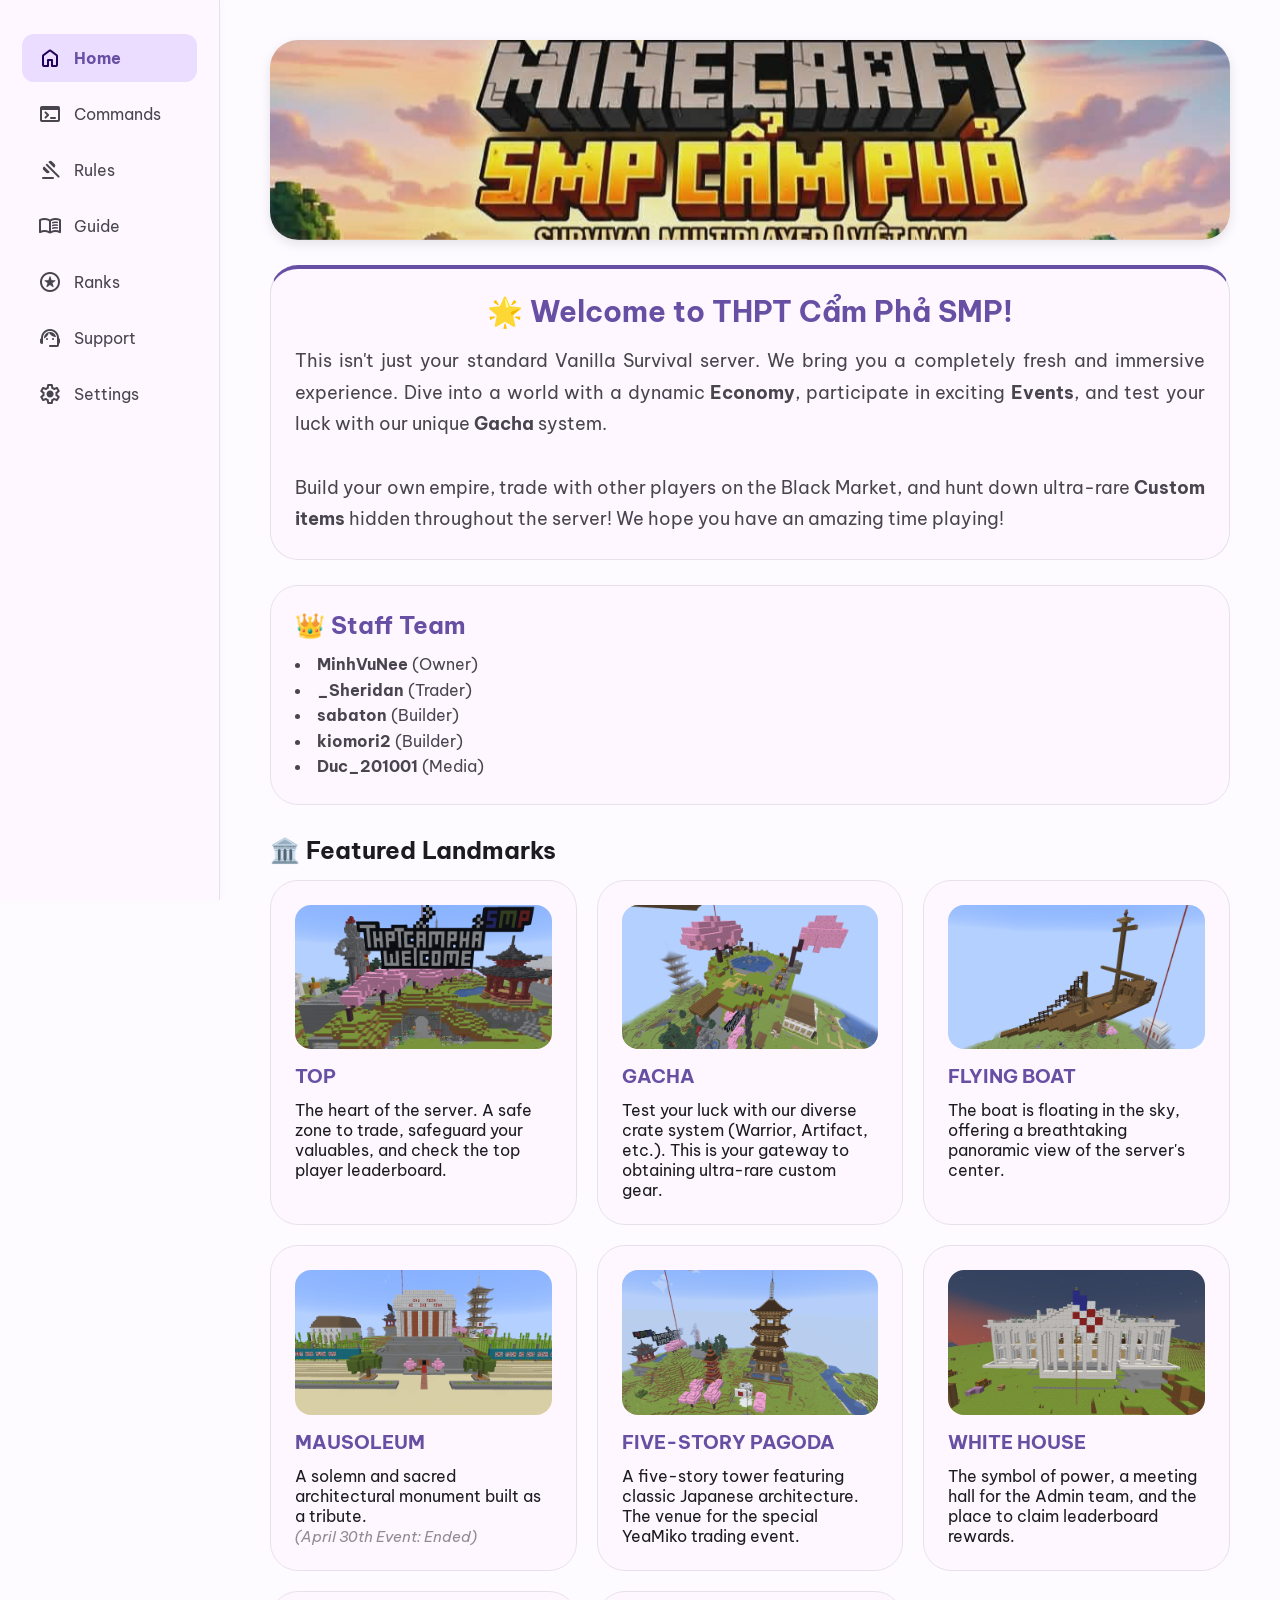
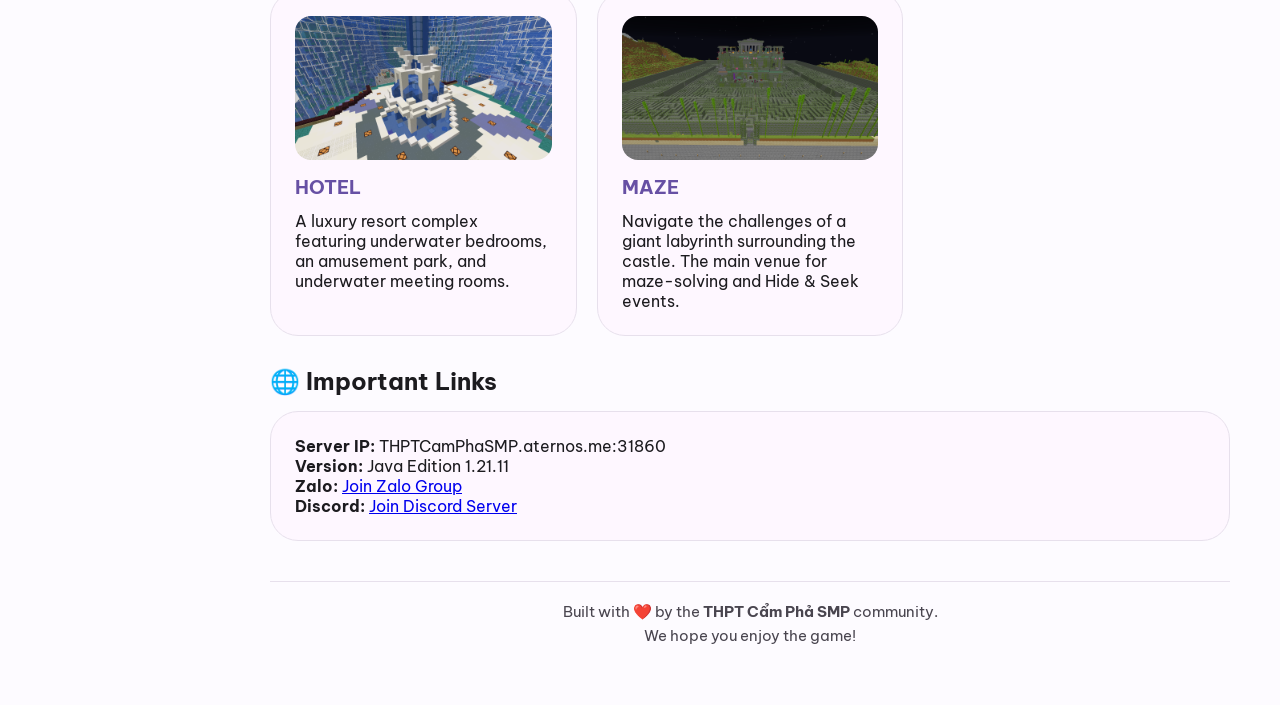
==== en.html @ 480c207b "Add files via upload" ====
<!DOCTYPE html>
<html lang="en" translate="no">
<head>
    <meta charset="UTF-8">
    <meta name="viewport" content="width=device-width, initial-scale=1.0, maximum-scale=1.0, user-scalable=no">
    <meta name="google" content="notranslate">
    <title>THPT Cẩm Phả SMP</title>
    <link rel="stylesheet" href="style.css">
    <link href="https://fonts.googleapis.com/css2?family=Material+Symbols+Rounded:opsz,wght,FILL,GRAD@24,400,1,0" rel="stylesheet" />
    <link href="https://fonts.googleapis.com/css2?family=Be+Vietnam+Pro:wght@300;400;500;600;700&display=swap" rel="stylesheet">
</head>
<body>
    <nav class="nav-bar">
        <div class="nav-item active" data-tab="home"><span class="material-symbols-rounded">home</span><span>Home</span></div>
        <div class="nav-item" data-tab="commands"><span class="material-symbols-rounded">terminal</span><span>Commands</span></div>
        <div class="nav-item" data-tab="rules"><span class="material-symbols-rounded">gavel</span><span>Rules</span></div>
        <div class="nav-item" data-tab="guide"><span class="material-symbols-rounded">menu_book</span><span>Guide</span></div>
        <div class="nav-item" data-tab="ranks"><span class="material-symbols-rounded">stars</span><span>Ranks</span></div>
        <div class="nav-item" data-tab="support"><span class="material-symbols-rounded">support_agent</span><span>Support</span></div>
        <div class="nav-item" data-tab="settings"><span class="material-symbols-rounded">settings</span><span>Settings</span></div>
    </nav>

    <main class="content-area">
        <section id="home" class="tab-content active">
            <div class="header-placeholder"><img src="Images/banner.png" alt="Banner" loading="lazy"></div>

            <div id="announcementBar" class="announcement-bar">
                <div class="announcement-icon"><span class="material-symbols-rounded">notifications</span></div>
                <div class="announcement-text-container" id="announcementTextContainer">
                    <span class="announcement-text" id="announcementText">Loading announcements...</span>
                </div>
                <div class="announcement-close" id="closeAnnouncement" title="Close announcement">
                    <span class="material-symbols-rounded">close</span>
                </div>
            </div>

            <div class="card" style="margin-bottom: 25px; text-align: center; border-top: 4px solid var(--primary-color);">
                <h2 style="margin-bottom: 15px; font-size: 1.8rem;">🌟 Welcome to THPT Cẩm Phả SMP!</h2>
                <p style="line-height: 1.8; font-size: 1.1rem; color: var(--text-secondary); text-align: justify;">
                    This isn't just your standard Vanilla Survival server. We bring you a completely fresh and immersive experience. Dive into a world with a dynamic <strong>Economy</strong>, participate in exciting <strong>Events</strong>, and test your luck with our unique <strong>Gacha</strong> system. <br><br>
                    Build your own empire, trade with other players on the Black Market, and hunt down ultra-rare <strong>Custom items</strong> hidden throughout the server! We hope you have an amazing time playing!
                </p>
            </div>
            <div class="card-grid">
                <div class="card">
                    <h2>👑 Staff Team</h2>
                    <ul>
                        <li><strong>MinhVuNee</strong> (Owner)</li>
                        <li><strong>_Sheridan</strong> (Trader)</li>
                        <li><strong>sabaton</strong> (Builder)</li>
                        <li><strong>kiomori2</strong> (Builder)</li>
                        <li><strong>Duc_201001</strong> (Media)</li>
                    </ul>
                </div>
            </div>
            <h2 class="section-title">🏛️ Featured Landmarks</h2>
            <div class="card-grid">
                <div class="card"><img src="Images/top.webp" class="zoomable" loading="lazy"><h3>TOP</h3><p>The heart of the server. A safe zone to trade, safeguard your valuables, and check the top player leaderboard.</p></div>
                <div class="card"><img src="Images/gacha.webp" class="zoomable" loading="lazy"><h3>GACHA</h3><p>Test your luck with our diverse crate system (Warrior, Artifact, etc.). This is your gateway to obtaining ultra-rare custom gear.</p></div>
                <div class="card"><img src="Images/thuyenbay.webp" class="zoomable" loading="lazy"><h3>FLYING BOAT</h3><p>The boat is floating in the sky, offering a breathtaking panoramic view of the server's center.</p></div>
                <div class="card"><img src="Images/langbac.webp" class="zoomable" loading="lazy"><h3>MAUSOLEUM</h3><p>A solemn and sacred architectural monument built as a tribute. <br><span class="dimmed-text">(April 30th Event: Ended)</span></p></div>
                <div class="card"><img src="Images/ngutrungthap.webp" class="zoomable" loading="lazy"><h3>FIVE-STORY PAGODA</h3><p>A five-story tower featuring classic Japanese architecture. The venue for the special YeaMiko trading event.</p></div>
                <div class="card"><img src="Images/nhatrang.webp" class="zoomable" loading="lazy"><h3>WHITE HOUSE</h3><p>The symbol of power, a meeting hall for the Admin team, and the place to claim leaderboard rewards.</p></div>
                <div class="card"><img src="Images/khachsan.webp" class="zoomable" loading="lazy"><h3>HOTEL</h3><p>A luxury resort complex featuring underwater bedrooms, an amusement park, and underwater meeting rooms.</p></div>
                <div class="card"><img src="Images/mecung.webp" class="zoomable" loading="lazy"><h3>MAZE</h3><p>Navigate the challenges of a giant labyrinth surrounding the castle. The main venue for maze-solving and Hide & Seek events.</p></div>
            </div>
            <h2 class="section-title">🌐 Important Links</h2>
            <div class="card-grid">
                <div class="card">
                    <p><strong>Server IP:</strong> THPTCamPhaSMP.aternos.me:31860</p>
                    <p><strong>Version:</strong> Java Edition 1.21.11</p>
                    <p><strong>Zalo:</strong> <a href="https://zalo.me/g/soxzlb641" target="_blank">Join Zalo Group</a></p>
                    <p><strong>Discord:</strong> <a href="https://discord.gg/UUb3Qjphb" target="_blank">Join Discord Server</a></p>
                </div>
            </div>
        </section>

        <section id="commands" class="tab-content">
            <div class="section-banner">
                <div class="section-banner-content">
                    <span class="section-banner-icon"></span>
                    <div>
                        <p class="section-banner-label">Command Center</p>
                        <h1>Commands</h1>
                        <p class="section-banner-desc">Quick access to teleportation, economy, system, and support shortcuts.</p>
                    </div>
                </div>
            </div>
            <div class="card" style="margin-bottom: 20px;"><input type="text" id="commandSearch" class="form-input" placeholder="🔍 Search commands... (e.g., warp, pay)"></div>

            <div class="card" style="margin-bottom: 20px;">
                <h2 style="color: var(--primary-color); margin-bottom: 15px;">1. Teleportation & Travel</h2>
                <ul class="command-list" style="list-style-type: none; margin-left: 0; padding-left: 0;">
                    <li class="cmd-item" style="margin-bottom: 12px;"><strong>/spawn</strong> - Teleport back to the server's main spawn point.</li>
                    <li class="cmd-item" style="margin-bottom: 12px;"><strong>/rtp</strong> - Randomly teleport to the wilderness to start your survival journey and build a base.</li>
                    <li class="cmd-item" style="margin-bottom: 12px;">
                        <details>
                            <summary style="cursor: pointer; font-weight: bold; color: var(--primary-color);">
                                <span class="cmd-name">/warp &lt;location&gt;</span> - Fast travel to specific server locations.
                            </summary>
                            <div style="margin-top: 10px; padding-left: 20px; color: var(--text-secondary);">
                                <p><strong>Available locations:</strong></p>
                                <ul>
                                    <li><strong>top</strong>: The server center and leaderboards.</li>
                                    <li><strong>gacha</strong>: Test your luck with exciting Gacha crates.</li>
                                    <li><strong>thuyenbay</strong>: The flying boat, a scenic viewpoint.</li>
                                    <li><strong>whitehouse</strong>: The White House, where top players claim rewards.</li>
                                    <li><strong>hotel</strong>: The underwater resort and entertainment complex.</li>
                                    <li><strong>mecung</strong>: The giant castle maze.</li>
                                    <li><strong>event</strong>: The limited-time item trading event area.</li>
                                    <li><strong>lab</strong>: The Laboratory.</li>
                                    <li><strong>nether</strong>: The Nether roof.</li>
                                    <li><strong>theend</strong>: The End dimension.</li>
                                </ul>
                            </div>
                        </details>
                    </li>
                    <li class="cmd-item" style="margin-bottom: 12px;"><strong>/sethome</strong> - Set your current location as your home.</li>
                    <li class="cmd-item" style="margin-bottom: 12px;"><strong>/home</strong> - Teleport instantly back to your saved home location.</li>
                    <li class="cmd-item" style="margin-bottom: 12px;"><strong>/tpa &lt;player name&gt;</strong> - Send a teleport request to another player.</li>
                    <li class="cmd-item" style="margin-bottom: 12px;"><strong>/tpaccept</strong> - Accept an incoming teleport request.</li>
                    <li class="cmd-item" style="margin-bottom: 12px;"><strong>/tpdeny</strong> - Decline an incoming teleport request.</li>
                    <li class="cmd-item" style="margin-bottom: 12px;"><strong>/tpcancel</strong> - Cancel a teleport request you recently sent.</li>
                </ul>
            </div>

            <div class="card" style="margin-bottom: 20px;">
                <h2 style="color: var(--primary-color); margin-bottom: 15px;">2. Economy & Trading</h2>
                <ul class="command-list" style="list-style-type: none; margin-left: 0; padding-left: 0;">
                    <li class="cmd-item" style="margin-bottom: 12px;"><strong>/shop</strong> - Open the server shop to buy or sell basic items.</li>
                    <li class="cmd-item" style="margin-bottom: 12px;"><strong>/quest</strong> - View and accept daily tasks to earn money.</li>
                    <li class="cmd-item" style="margin-bottom: 12px;"><strong>/pay &lt;amount&gt; &lt;player name&gt;</strong> - Send in-game money to another player.</li>
                    <li class="cmd-item" style="margin-bottom: 12px;"><strong>/ah</strong> - Open the Black Market (Auction House) to view items sold by other players.</li>
                    <li class="cmd-item" style="margin-bottom: 12px;"><strong>/ah sell &lt;price&gt;</strong> - List the item you are currently holding on the Black Market.</li>
                </ul>
            </div>

            <div class="card" style="margin-bottom: 20px;">
                <h2 style="color: var(--primary-color); margin-bottom: 15px;">3. Team Commands</h2>
                <ul class="command-list" style="list-style-type: none; margin-left: 0; padding-left: 0;">
                    <li class="cmd-item" style="margin-bottom: 12px;"><strong>/team create</strong> - Create a new Team.</li>
                    <li class="cmd-item" style="margin-bottom: 12px;"><strong>/team deposit &lt;amount&gt;</strong> - Deposit money into the Team.</li>
                    <li class="cmd-item" style="margin-bottom: 12px;"><strong>/team withdraw &lt;amount&gt;</strong> - Withdraw money from the Team (Only the Team owner can withdraw).</li>
                    <li class="cmd-item" style="margin-bottom: 12px;"><strong>/team chat</strong> - Chat privately within the Team.</li>
                </ul>
            </div>

            <div class="card" style="margin-bottom: 20px;">
                <h2 style="color: var(--primary-color); margin-bottom: 15px;">4. System & Personal Info</h2>
                <ul class="command-list" style="list-style-type: none; margin-left: 0; padding-left: 0;">
                    <li class="cmd-item" style="margin-bottom: 12px;"><strong>/menu</strong> - Open the main server menu.</li>
                    <li class="cmd-item" style="margin-bottom: 12px;"><strong>/rank</strong> - View your personal Rank information.</li>
                    <li class="cmd-item" style="margin-bottom: 12px;"><strong>/capbac</strong> - View and equip available Titles.</li>
                    <li class="cmd-item" style="margin-bottom: 12px;"><strong>/helpop &lt;message&gt;</strong> - Send a direct message to online Staff for help or to report an issue.</li>
                </ul>
            </div>
        </section>

        <section id="rules" class="tab-content">
            <div class="section-banner">
                <div class="section-banner-content">
                    <span class="section-banner-icon"></span>
                    <div>
                        <p class="section-banner-label">Server Policy</p>
                        <h1>Server Rules</h1>
                        <p class="section-banner-desc">Guidelines to keep the server fair, safe, and friendly for everyone.</p>
                    </div>
                </div>
            </div>
            <div class="card" style="border-left: 5px solid #4CAF50; margin-bottom: 20px;">
                <h2 style="color: #4CAF50;">✅ ARTICLE 1: COMMUNITY STANDARDS</h2>
                <ul>
                    <li>Respect each other and communicate politely.</li>
                    <li>Preserve and protect the server's public structures.</li>
                    <li>Trade fairly and transparently.</li>
                    <li>Only use farms or chests with the owner's explicit permission.</li>
                </ul>
            </div>
            <div class="card" style="border-left: 5px solid #F44336; margin-bottom: 20px;">
                <h2 style="color: #F44336;">❌ ARTICLE 2: STRICTLY PROHIBITED ACTIONS</h2>
                <ul>
                    <li>Hacking or cheating (e.g., X-Ray, Fly, AutoClicker) is strictly prohibited.</li>
                    <li>Griefing or stealing from other players' bases is strictly prohibited.</li>
                    <li>Bug abuse and item duplication (duping) are strictly prohibited.</li>
                    <li>Scamming, toxic behavior, and chat spamming are not allowed.</li>
                    <li>Do not misuse the Support/Report feature to troll, insult, spam, or provide false information to the Staff.</li>
                </ul>
            </div>
            <div class="card" style="background-color: var(--primary-container);">
                <h2>⚠️ ARTICLE 3: 5 PUNISHMENT TIERS</h2>
                <ul>
                    <li><strong>1. MINOR:</strong> Warning or Chat Mute (1h - 24h).</li>
                    <li><strong>2. MINOR - MODERATE:</strong> Item confiscation, in-game fines, or asset seizure.</li>
                    <li><strong>3. MODERATE:</strong> Double damage compensation, Rank Demotion, etc.</li>
                    <li><strong>4. MODERATE - SEVERE:</strong> Jail time (1 to 7 days) and a complete asset freeze.</li>
                    <li><strong>5. SEVERE:</strong> Permanent Account Ban or IP Ban for severe hacking or griefing.</li>
                </ul>
            </div>
        </section>

        <section id="guide" class="tab-content">
            <div class="section-banner">
                <div class="section-banner-content">
                    <span class="section-banner-icon"></span>
                    <div>
                        <p class="section-banner-label">Starter Tips</p>
                        <h1>Beginner's Guide</h1>
                        <p class="section-banner-desc">Essential tips and landmark locations to help new players get started.</p>
                    </div>
                </div>
            </div>
            <div class="card">
                <h2>🚀 Starter Roadmap</h2>
                <ul style="list-style-type: none;">
                    <li style="margin-bottom: 12px;"><strong>Step 1: Join the game:</strong> Java Edition 1.21.11 ➔ Multiplayer ➔ Add Server ➔ IP: <code>THPTCamPhaSMP.aternos.me:31860</code></li>
                    <li style="margin-bottom: 12px;"><strong>Step 2: Account:</strong> First time: <code>/register &lt;password&gt; &lt;confirm password&gt;</code>. Next times: <code>/login &lt;password&gt;</code></li>
                    <li style="margin-bottom: 12px;"><strong>Step 3: Earn Money:</strong> Complete system tasks via <code>/quest</code>, trade on the Black Market (<code>/ah</code>), or join Admin-hosted events.</li>
                    <li><strong>Step 4: Settle Down:</strong> Use <code>/rtp</code> to teleport to the wilderness and build your base, then save your location using <code>/sethome</code>.</li>
                </ul>
            </div>
            <h2 class="section-title">⚔️ Powerful Gear Trading Locations</h2>
            <div class="card-grid">
                <div class="card"><img src="Images/muathena.webp" class="zoomable" loading="lazy"><h3 style="color: #FFD700;">1. Athena's Helmet</h3><p>At the highest point of the FLYING BOAT (251, 213, -271)</p></div>
                <div class="card"><img src="Images/hecate.webp" class="zoomable" loading="lazy"><h3 style="color: #DA70D6;">2. Hecate's Chestplate</h3><p>On the 2nd Floor of the WHITE HOUSE (239, 79, -369)</p></div>
                <div class="card"><img src="Images/quanares.webp" class="zoomable" loading="lazy"><h3 style="color: #FF3333;">3. Ares' Leggings</h3><p>On the 2nd Floor of the WHITE HOUSE, opposite the Hecate's Chestplate trade (236, 79, -369)</p></div>
                <div class="card"><img src="Images/helios.webp" class="zoomable" loading="lazy"><h3 style="color: #FFD700;">4. Helios' Boots</h3><p>On the Sky Island (Gacha area), next to the cherry blossom tree beside the Warrior Crate (199, 171, -247)</p></div>
                <div class="card"><img src="Images/aresv2.webp" class="zoomable" loading="lazy"><h3 style="color: #FF4500;">5. Ares' Sword V2</h3><p>At the TOP area (251, 72, -241)</p></div>
                <div class="card"><img src="Images/riunguyetanh.webp" class="zoomable" loading="lazy"><h3 style="color: #800080;">6. Moonlight Axe</h3><p>At the TOP area, next to the Ares' Sword V2 trade (250, 72, -241)</p></div>
                <div class="card"><img src="Images/cupgiga.webp" class="zoomable" loading="lazy"><h3 style="color: #FF7F50;">7. Prometheus' Pickaxe [5x5]</h3><p>At the Lab (408, 64, -131)</p></div>
                <div class="card"><img src="Images/xengfirjd.webp" class="zoomable" loading="lazy"><h3 style="color: #32CD32;">8. Earth-Shattering Spirit Shovel</h3><p>At the Lab, opposite the Prometheus' Pickaxe trade</p></div>
                <div class="card"><img src="Images/cancau.webp" class="zoomable" loading="lazy"><h3 style="color: #87CEFA;">9. Moonlight Fishing Rod</h3><p>Opposite the TOP area (218, 72, -254)</p></div>
            </div>
        </section>

        <section id="ranks" class="tab-content">
            <div class="section-banner">
                <div class="section-banner-content">
                    <span class="section-banner-icon"></span>
                    <div>
                        <p class="section-banner-label">Rank Details</p>
                        <h1>Ranks</h1>
                        <p class="section-banner-desc">View the benefits of the existing ranks on the server.</p>
                    </div>
                </div>
            </div>
            <div class="card-grid">
                <div class="card rank-card">
                    <h3 style="color: #FFB300;">VIP</h3><p class="price">2,000,000 $</p>
                    <ul>
                        <li><code>/craft</code>: Open a Crafting Table on the go.</li>
                        <li><code>/hat</code>: Put the held item on your head.</li>
                        <li><code>/feed</code>: Refill your hunger bar instantly.</li>
                        <li><code>/pv &lt;1-3&gt;</code>: Open Player Vaults 1 to 3.</li>
                    </ul>
                </div>
                <div class="card rank-card">
                    <h3 style="color: #FFB300;">VIP +</h3><p class="price">5,000,000 $</p>
                    <ul>
                        <li><code>/ec</code>: Open your Ender Chest on the go.</li>
                        <li><code>/wb</code>: Quick Crafting Table access.</li>
                        <li>Includes all VIP perks.</li>
                    </ul>
                </div>
                <div class="card rank-card">
                    <h3 style="color: #87CEFA;">MVP</h3><p class="price">10,000,000 $</p>
                    <ul>
                        <li><code>/trash</code>: Open a portable trash can to dispose of unwanted items.</li>
                        <li><code>/heal</code>: Restore health & hunger instantly.</li>
                        <li><code>/pv &lt;1-7&gt;</code>: Open Player Vaults 1 to 7.</li>
                        <li>Includes all VIP+ perks.</li>
                    </ul>
                </div>
                <div class="card rank-card">
                    <h3 style="color: #87CEFA;">MVP +</h3><p class="price">15,000,000 $</p>
                    <ul>
                        <li><code>/fix</code>: Repair the currently held item.</li>
                        <li><code>/near</code>: Find nearby players.</li>
                        <li>Includes all MVP perks.</li>
                    </ul>
                </div>
                <div class="card rank-card">
                    <h3 style="color: #FF3333;">KING</h3><p class="price">25,000,000 $</p>
                    <ul>
                        <li><code>/fly</code>: Enable/disable Fly mode.</li>
                        <li><code>/pv &lt;1-10&gt;</code>: Open Player Vaults 1 to 10.</li>
                        <li>Includes all MVP+ perks.</li>
                    </ul>
                </div>
                <div class="card rank-card">
                    <h3 style="color: #FF3333;">KING +</h3><p class="price">50,000,000 $</p>
                    <ul>
                        <li><code>/top</code>: Teleport to the highest block above you.</li>
                        <li><code>/anvil</code>: Open an Anvil on the go.</li>
                        <li>Includes all KING perks.</li>
                    </ul>
                </div>
                <div class="card rank-card">
                    <h3 style="color: #DAA520;">IMMORTAL</h3><p class="price">250,000,000 $</p>
                    <ul>
                        <li><code>/blocks</code>: Automatically condense minerals into blocks.</li>
                        <li><code>/vanish</code>: Become completely invisible (hide nametag).</li>
                        <li><code>/pv &lt;1-20&gt;</code>: Open Player Vaults 1 to 20.</li>
                        <li>Includes all KING+ perks.</li>
                    </ul>
                </div>
                <div class="card rank-card" style="border: 2px solid var(--primary-color);">
                    <h3 style="color: #A020F0;">LORD 👑</h3><p class="price">500,000,000 $</p>
                    <ul>
                        <li><code>/flyspeed</code>: Adjust your flying speed.</li>
                        <li><code>/walkspeed</code>: Adjust your walking/running speed.</li>
                        <li><code>/invsee</code>: View other players' inventories.</li>
                        <li><code>/sethome &lt;10&gt;</code>: Set up to 10 home locations.</li>
                        <li>Includes all IMMORTAL perks.</li>
                    </ul>
                </div>
            </div>
        </section>

        <section id="support" class="tab-content">
            <div class="section-banner">
                <div class="section-banner-content">
                    <span class="section-banner-icon"></span>
                    <div>
                        <p class="section-banner-label">Support Center</p>
                        <h1>Support</h1>
                        <p class="section-banner-desc">Send feedback, report issues, or request staff assistance.</p>
                    </div>
                </div>
            </div>
            <div class="card">
                <form id="supportForm">
                    <div class="form-group"><label class="form-label">In-game Name (IGN):</label><input type="text" id="playerName" class="form-input" placeholder="Your username..." required></div>
                    <div class="form-group"><label class="form-label">Request Type:</label><select id="requestType" class="form-input" required><option value="gopy">💡 Suggestion</option><option value="baoloi">🐞 Bug Report</option><option value="tocao">🚨 Player Report</option></select></div>
                    <div class="form-group"><label class="form-label" id="issueLabel">What would you like to suggest or report?</label><textarea id="issueField" rows="3" class="form-input" placeholder="Provide a summary of your request or issue..." required></textarea></div>
                    <div class="form-group"><label class="form-label">Evidence Link:</label><input type="url" id="evidenceLink" class="form-input" placeholder="Paste an image/video link from Drive, YouTube, or Discord..."></div>
                    <div class="form-group"><label class="form-label">Detailed Description:</label><textarea id="playerContent" rows="4" class="form-input" required></textarea></div>
                    <div class="form-group checkbox-group"><label class="switch"><input type="checkbox" id="isAnonymous"><span class="slider round"></span></label><span><strong>Anonymous:</strong> Hide your identity when this is posted to Discord.</span></div>
                    <div class="form-group checkbox-group"><label class="switch"><input type="checkbox" id="hideEvidence"><span class="slider round"></span></label><span><strong>Hide Evidence:</strong> Keep evidence (images/clips) hidden from the public Discord channel.</span></div>
                    <button type="submit" id="submitBtn" class="btn-primary" style="width: 100%;">Submit Request</button>
                </form>
            </div>
        </section>

        <section id="settings" class="tab-content">
            <div class="section-banner">
                <div class="section-banner-content">
                    <span class="section-banner-icon"></span>
                    <div>
                        <p class="section-banner-label">Interface Customization</p>
                        <h1>Settings</h1>
                        <p class="section-banner-desc">Customize your theme, animations, and interface preferences.</p>
                    </div>
                </div>
            </div>
            <div class="card">
                <div class="setting-item"><span>Dark Mode 🌙</span><label class="switch"><input type="checkbox" id="themeToggle"><span class="slider round"></span></label></div>
                <div class="setting-item" style="margin-top: 20px;"><span>Animations ✨</span><label class="switch"><input type="checkbox" id="animToggle" checked><span class="slider round"></span></label></div>
                <div class="setting-item" style="margin-top: 20px; padding-top: 20px; border-top: 1px solid var(--surface-variant);">
                    <span>Language / Ngôn ngữ 🌐</span>
                    <select id="langSelect" class="form-input" style="width: 150px; padding: 8px;">
                        <option value="en">English</option>
                        <option value="vi">Tiếng Việt</option>
                    </select>
                </div>
            </div>
        </section>

        <footer>
            <p>Built with ❤️ by the <strong>THPT Cẩm Phả SMP</strong> community.</p>
            <p style="margin-top: 5px;">We hope you enjoy the game!</p>
        </footer>
    </main>
    <div id="imageModal" class="modal"><span class="close" id="closeModalBtn">&times;</span><img class="modal-content" id="img01"></div>
    <script src="script.js" defer></script>
</body>
</html>
---- style.css ----
:root {
    --primary-color: #6750A4; --on-primary: #FFFFFF;
    --primary-container: #EADDFF; --on-primary-container: #21005D;
    --bg-color: #FDFBFF; --surface-color: #FEF7FF;
    --surface-variant: #E7E0EC; --text-color: #1C1B1F;
    --text-secondary: #49454F; --radius-small: 16px;
    --radius-large: 28px; --transition-speed: 0.3s;
}

[data-theme="dark"] {
    --primary-color: #D0BCFF; --on-primary: #381E72;
    --primary-container: #4F378B; --on-primary-container: #EADDFF;
    --bg-color: #141218; --surface-color: #211F26;
    --surface-variant: #49454F; --text-color: #E6E0E9;
    --text-secondary: #CAC4D0;
}

* { margin: 0; padding: 0; box-sizing: border-box; font-family: 'Be Vietnam Pro', sans-serif; }
body { background-color: var(--bg-color); color: var(--text-color); transition: background-color var(--transition-speed), color var(--transition-speed); display: flex; flex-direction: column; min-height: 100dvh; overflow-x: hidden; }
body.no-anim * { transition: none !important; animation: none !important; }
/* Prevent background scroll when modal open */
.lock-scroll { overflow: hidden; height: 100dvh; }

.nav-bar { position: fixed; bottom: 0; left: 0; width: 100%; background-color: var(--surface-color); display: flex; justify-content: flex-start; align-items: center; padding: 10px 10px calc(10px + env(safe-area-inset-bottom)) 10px; border-top: 1px solid var(--surface-variant); z-index: 100; overflow-x: auto; -webkit-overflow-scrolling: touch; scroll-behavior: smooth; }
.nav-bar::-webkit-scrollbar { display: none; }
.nav-bar { -ms-overflow-style: none; scrollbar-width: none; }
.nav-item { display: flex; flex-direction: column; align-items: center; cursor: pointer; color: var(--text-secondary); transition: transform 0.2s cubic-bezier(0.4, 0, 0.2, 1), background-color 0.2s; -webkit-tap-highlight-color: transparent; min-width: 75px; flex: 0 0 auto; -webkit-user-select: none; user-select: none; }
.nav-item.active { color: var(--primary-color); font-weight: bold; }
.nav-item span.material-symbols-rounded { padding: 4px 16px; border-radius: 16px; margin-bottom: 4px; transition: background 0.3s; pointer-events: none; }
.nav-item.active span.material-symbols-rounded { background: var(--primary-container); color: var(--on-primary-container); }
.nav-item:hover { transform: translateY(-2px); }

.content-area { padding: 20px 20px calc(110px + env(safe-area-inset-bottom)) 20px; max-width: 1200px; margin: auto; width: 100%; flex-grow: 1; }
.tab-content { display: none; opacity: 0; will-change: opacity, transform; }

/* FIX LỖI TRẮNG MÀN HÌNH: Đảm bảo độ mờ luôn là 1 */
.tab-content.active { display: block; opacity: 1 !important; animation: smoothFadeIn 0.4s cubic-bezier(0.2, 0.8, 0.2, 1) forwards; }

@keyframes smoothFadeIn { 0% { opacity: 0; transform: translateY(15px); } 100% { opacity: 1; transform: translateY(0); } }

.announcement-bar {
    display: none;
    align-items: center;
    background-color: #FFF8E1;
    border: 1.5px solid #F9A825;
    color: #4A3000;
    padding: 12px 18px;
    border-radius: 100px;
    margin-bottom: 25px;
    box-shadow: 0 4px 18px rgba(249, 168, 37, 0.18);

    /* CÁC DÒNG KHÓA CỨNG CHỐNG TRÀN: */
    width: 100%;
    max-width: 100%;
    box-sizing: border-box;
    overflow: hidden;
}

[data-theme="dark"] .announcement-bar { background-color: #2F2A1A; border-color: #F9A825; color: #FFF8E1; }
.announcement-icon { display: flex; align-items: center; justify-content: center; color: #F9A825; margin-right: 12px; flex-shrink: 0; }
.announcement-icon span { font-size: 24px; }

.announcement-text-container {
    flex-grow: 1;
    overflow: hidden;
    white-space: nowrap;
    position: relative;

    /* ÉP PHẦN TỬ CON KHÔNG ĐƯỢC PHÌNH TO: */
    min-width: 0;
    width: 0;
}

.announcement-text { display: inline-block; font-weight: 500; font-size: 1.05rem; color: var(--text-color); }
.announcement-text[aria-paused="true"] { opacity: 0.95; }
.announcement-close { display: flex; align-items: center; justify-content: center; margin-left: 12px; flex-shrink: 0; cursor: pointer; color: var(--text-secondary); border-radius: 50%; padding: 4px; transition: background 0.2s, color 0.2s; }
.announcement-close:hover { background: var(--surface-variant); color: #F44336; }

.header-placeholder { position: relative; width: 100%; height: 200px; border-radius: var(--radius-large); margin-bottom: 25px; overflow: hidden; box-shadow: 0 4px 12px rgba(0,0,0,0.1); }
.header-placeholder img { width: 100%; height: 100%; object-fit: cover; transition: transform 0.6s ease; will-change: transform; }
.header-placeholder:hover img { transform: scale(1.05); }

/* Reduce motion for users who prefer it */
@media (prefers-reduced-motion: reduce) {
    .header-placeholder img, .card:hover, .zoomable { transition: none !important; }
    .announcement-text { transition: none !important; animation: none !important; }
}
.header-overlay { position: absolute; top: 0; left: 0; width: 100%; height: 100%; display: flex; flex-direction: column; justify-content: center; align-items: center; color: #fff; text-align: center; padding: 20px; pointer-events: none; }
.header-overlay h1 { font-size: 2.2rem; margin-bottom: 10px; text-shadow: 2px 2px 6px rgba(0,0,0,0.8); }

.section-banner { display: flex; align-items: center; gap: 18px; background-color: var(--surface-color); border: 1px solid var(--surface-variant); border-radius: 32px; padding: 22px 24px; margin-bottom: 20px; box-shadow: 0 12px 32px rgba(0, 0, 0, 0.06); position: relative; overflow: hidden; }
.section-banner::before { content: ""; position: absolute; inset: 0; background: radial-gradient(circle at top left, rgba(255, 255, 255, 0.35), transparent 28%), radial-gradient(circle at bottom right, rgba(103, 80, 164, 0.08), transparent 24%); pointer-events: none; }
.section-banner-content { position: relative; display: flex; align-items: center; gap: 14px; width: 100%; }
.section-banner-icon { display: none; }
.section-banner-label { margin: 0 0 6px; font-size: 0.96rem; font-weight: 700; letter-spacing: 0.02em; color: var(--text-secondary); }
.section-banner-desc { margin: 4px 0 0; color: var(--text-secondary); line-height: 1.6; max-width: 620px; }
.section-banner h1 { margin: 0; font-size: 1.9rem; color: var(--text-color); }

.section-title { margin: 30px 0 15px 0; font-size: 1.5rem; }
.card-grid { display: grid; grid-template-columns: repeat(auto-fit, minmax(280px, 1fr)); gap: 20px; }
.card { background-color: var(--surface-color); border: 1px solid var(--surface-variant); border-radius: var(--radius-large); padding: 24px; transition: transform 0.3s ease, box-shadow 0.3s ease; }
.card:hover { transform: translateY(-5px); box-shadow: 0 8px 20px rgba(0,0,0,0.08); }
.card h2, .card h3 { margin-bottom: 12px; color: var(--primary-color); }
.card img { width: 100%; border-radius: var(--radius-small); margin-bottom: 15px; object-fit: cover; aspect-ratio: 16/9; background-color: var(--surface-variant); display: flex; align-items: center; justify-content: center; overflow: hidden; }

.dimmed-text { opacity: 0.6; font-size: 0.95em; filter: saturate(0.8); color: var(--text-secondary); font-style: italic; }

.zoomable { cursor: zoom-in; transition: opacity 0.3s; }
.zoomable:hover { opacity: 0.8; }
.modal { display: none; position: fixed; z-index: 9999; left: 0; top: 0; width: 100%; height: 100%; background-color: rgba(0,0,0,0.9); backdrop-filter: blur(5px); opacity: 0; transition: opacity 0.3s cubic-bezier(0.2, 0.8, 0.2, 1); }
.modal.show { opacity: 1; display: block; }
.modal-content { margin: auto; display: block; width: 90%; max-width: 900px; position: relative; top: 50%; transform: translateY(-50%) scale(0.9); transition: transform 0.3s cubic-bezier(0.2, 0.8, 0.2, 1); border-radius: var(--radius-small); }
.modal.show .modal-content { transform: translateY(-50%) scale(1); }
.close { position: absolute; top: 15px; right: 25px; color: #fff; font-size: 40px; font-weight: bold; cursor: pointer; z-index: 10000; }

.rank-card .price { font-size: 1.5rem; font-weight: bold; color: var(--on-primary-container); background: var(--primary-container); display: inline-block; padding: 6px 14px; border-radius: 10px; margin-bottom: 15px; }
.rank-card ul { list-style-type: none; padding-left: 0; margin-top: 10px; }
.rank-card li { margin-bottom: 10px; line-height: 1.5; color: var(--text-secondary); padding-left: 10px; border-left: 3px solid var(--primary-container); }
ul { list-style-position: inside; color: var(--text-secondary); line-height: 1.6; }
.command-list li { margin-bottom: 12px; line-height: 1.6; }
.warp-card { background: #ffffff; border: 1px solid var(--surface-variant); border-radius: 20px; padding: 14px 16px; margin-bottom: 12px; }
.warp-card-arrow { font-weight: 700; margin-bottom: 10px; display: inline-flex; align-items: center; gap: 10px; color: var(--text-color); }
.warp-command-list { list-style: none; padding-left: 0; margin: 0; color: var(--text-secondary); line-height: 1.65; }
.warp-command-list li { margin-bottom: 8px; font-size: 0.98rem; }
.warp-command-list li strong { color: var(--text-color); }

.btn-primary { background-color: var(--primary-color); color: var(--on-primary); border: none; padding: 14px 24px; border-radius: 100px; font-size: 1rem; cursor: pointer; font-weight: 600; transition: background-color 0.2s, transform 0.1s; }
.btn-primary:active { transform: scale(0.98); }

.form-group { margin-bottom: 20px; }
.form-label { display: block; margin-bottom: 8px; font-weight: 500; color: var(--primary-color); }
.form-input { width: 100%; padding: 14px 16px; border-radius: 12px; border: 1.5px solid var(--surface-variant); background-color: var(--bg-color); color: var(--text-color); font-size: 1rem; transition: all 0.3s; }
.form-input:focus { outline: none; border-color: var(--primary-color); box-shadow: 0 0 0 3px var(--primary-container); }
.checkbox-group { display: flex; align-items: center; gap: 12px; background-color: var(--surface-variant); padding: 14px; border-radius: 12px; }
select.form-input { cursor: pointer; position: relative; z-index: 10; -webkit-appearance: menulist-button; appearance: menulist-button; }

.setting-item { display: flex; justify-content: space-between; align-items: center; font-size: 1.1rem; font-weight: 500; }
.switch { position: relative; display: inline-block; width: 52px; height: 28px; flex-shrink: 0; }
.switch input { opacity: 0; width: 0; height: 0; }
.slider { position: absolute; cursor: pointer; top: 0; left: 0; right: 0; bottom: 0; background-color: #938F99; transition: .4s cubic-bezier(0.4, 0, 0.2, 1); }
.slider:before { position: absolute; content: ""; height: 20px; width: 20px; left: 4px; bottom: 4px; background-color: #fff; transition: .4s cubic-bezier(0.4, 0, 0.2, 1); box-shadow: 0 1px 3px rgba(0,0,0,0.2); }
input:checked + .slider { background-color: var(--primary-color); }
input:checked + .slider:before { transform: translateX(24px); background-color: var(--on-primary); }
.slider.round { border-radius: 34px; }
.slider.round:before { border-radius: 50%; }

footer { text-align: center; padding: 20px 0; color: var(--text-secondary); font-size: 0.95rem; margin-top: 40px; border-top: 1px solid var(--surface-variant); }

@media (min-width: 768px) {
    body { flex-direction: row; }
    .nav-bar { position: fixed; left: 0; top: 0; width: 220px; height: 100vh; flex-direction: column; justify-content: flex-start; padding-top: 30px; border-right: 1px solid var(--surface-variant); border-top: none; box-shadow: 2px 0 10px rgba(0,0,0,0.02); }
    .nav-item { flex-direction: row; width: 88%; margin: 4px auto; padding: 12px 16px; border-radius: 12px; align-items: center; }
    .nav-item span.material-symbols-rounded { margin-bottom: 0; margin-right: 12px; padding: 0; }
    .nav-item.active { background-color: var(--primary-container); }
    .nav-item.active span.material-symbols-rounded { background: transparent; pointer-events: none; }
    .content-area { margin-left: 220px; padding: 40px 50px; max-width: 1300px; }
}
@media (max-width: 768px) {
    .section-banner { flex-direction: column; align-items: flex-start; padding: 18px 18px; }
    .section-banner-content { gap: 12px; }
    .card { transform: none !important; transition: background-color var(--transition-speed), border var(--transition-speed) !important; }
    /* Reduce heavy shadows and hover transforms on mobile for performance */
    .card { box-shadow: none; }
    .nav-bar { padding: 8px 8px calc(8px + env(safe-area-inset-bottom)) 8px; }
}
/* ==========================================
 * TÙY CHỈNH MŨI TÊN THẺ DETAILS/SUMMARY
 * ========================================== */

/* 1. Ẩn mũi tên mặc định của trình duyệt */
details summary {
    list-style: none;
    position: relative;
    padding-right: 25px; /* Chừa một khoảng trống bên phải để đặt mũi tên mới */
}

/* Ẩn mũi tên trên các trình duyệt lõi WebKit (Chrome/Safari cũ) */
details summary::-webkit-details-marker {
    display: none;
}

/* 2. Tạo mũi tên mới nằm ở phía cuối (bên phải) */
details summary::after {
    content: '▼'; /* Ký tự mũi tên */
    position: absolute;
    right: 0;
    top: 50%;
    transform: translateY(-50%);
    font-size: 0.85em;
    transition: transform 0.3s ease, color 0.3s ease;
    color: var(--text-secondary);
}

/* 3. Hiệu ứng xoay mũi tên ngược lên khi bấm mở */
details[open] summary::after {
    transform: translateY(-50%) rotate(180deg);
    color: var(--primary-color);
}
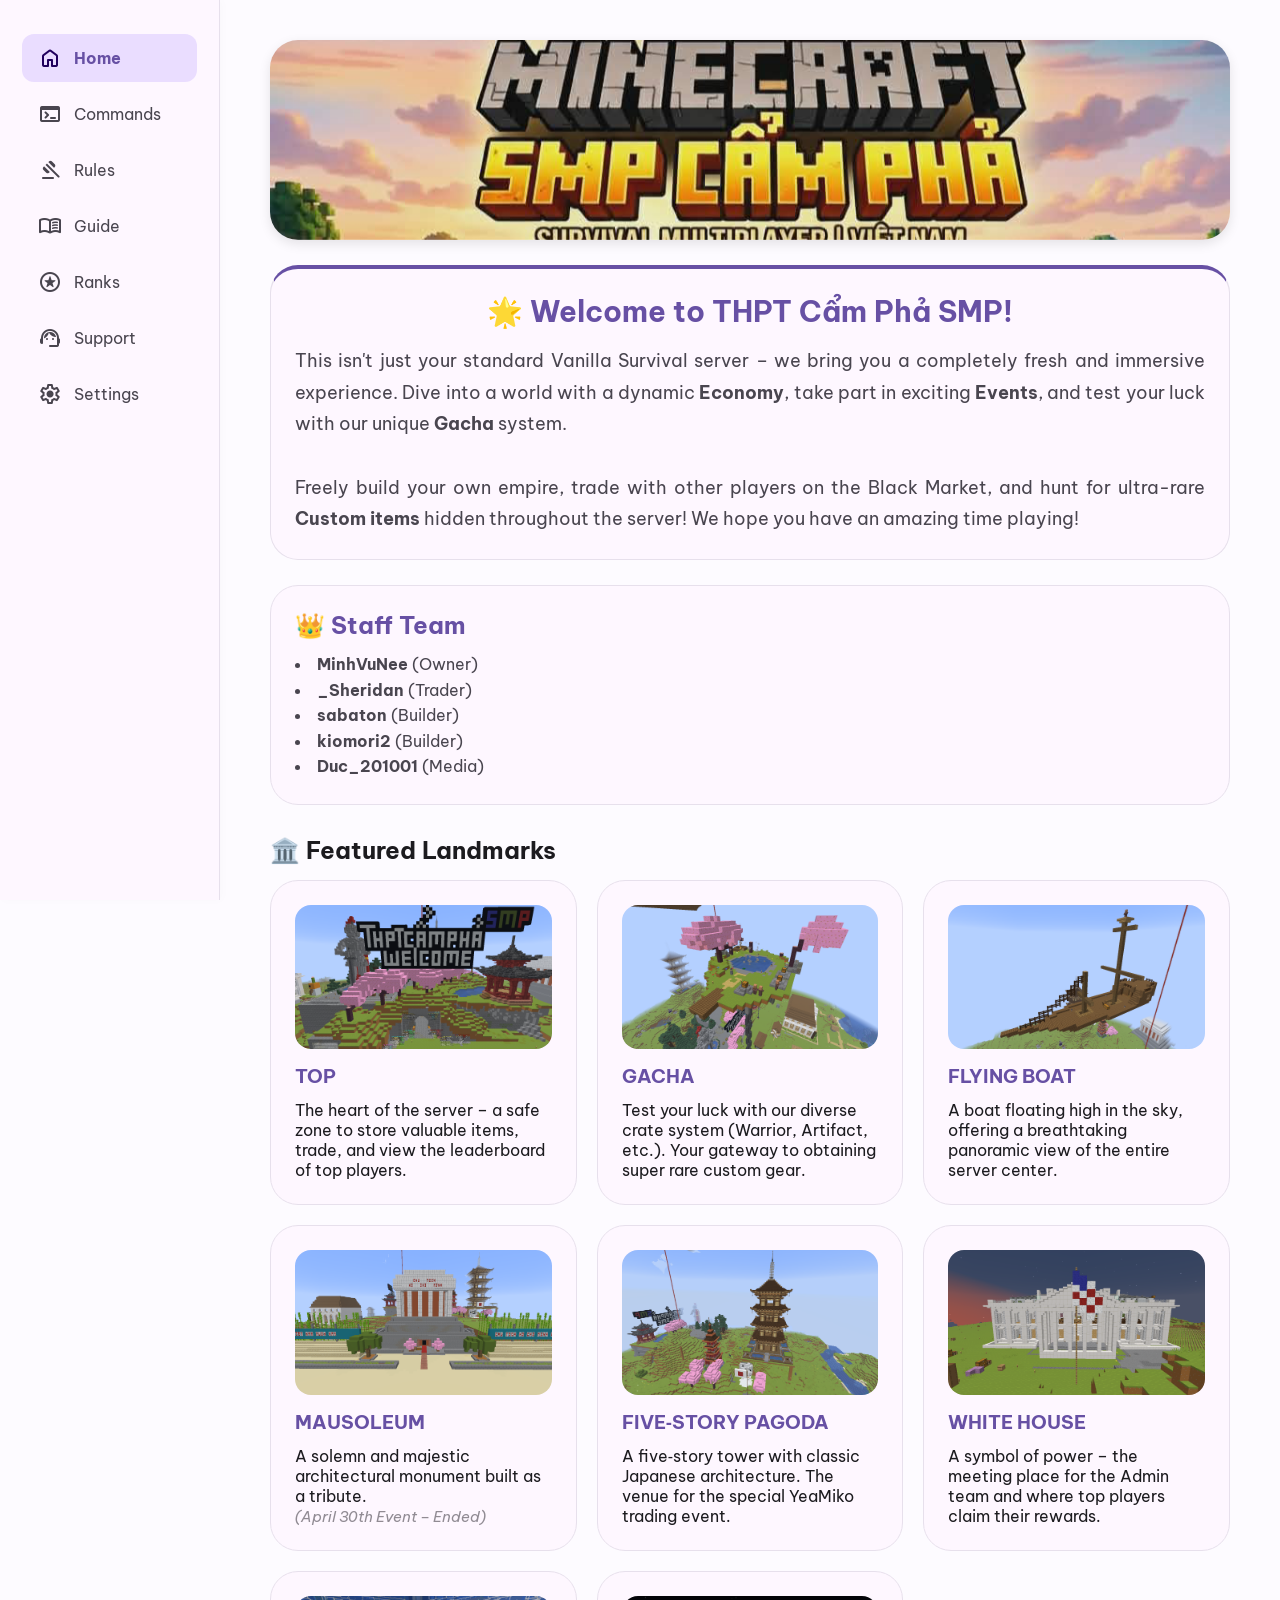
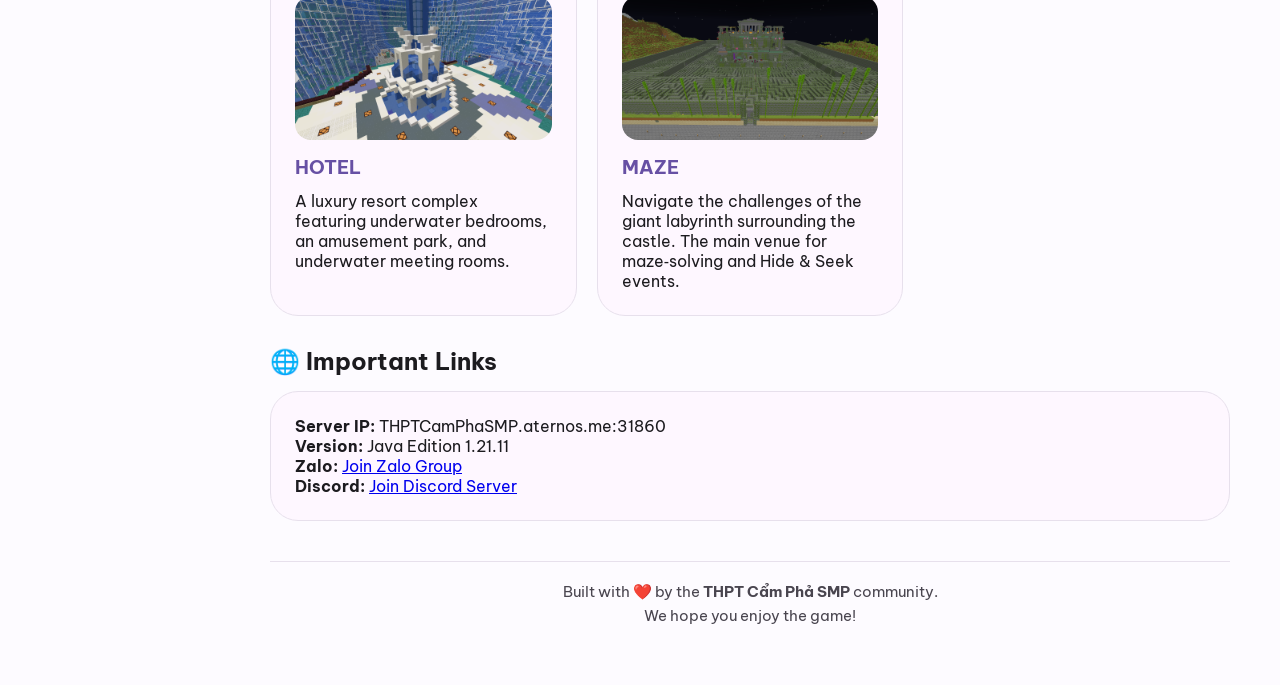
==== commit eeb36da7: "Update en.html" ====
--- a/en.html
+++ b/en.html
@@ -37,8 +37,8 @@
             <div class="card" style="margin-bottom: 25px; text-align: center; border-top: 4px solid var(--primary-color);">
                 <h2 style="margin-bottom: 15px; font-size: 1.8rem;">🌟 Welcome to THPT Cẩm Phả SMP!</h2>
                 <p style="line-height: 1.8; font-size: 1.1rem; color: var(--text-secondary); text-align: justify;">
-                    This isn't just your standard Vanilla Survival server. We bring you a completely fresh and immersive experience. Dive into a world with a dynamic <strong>Economy</strong>, participate in exciting <strong>Events</strong>, and test your luck with our unique <strong>Gacha</strong> system. <br><br>
-                    Build your own empire, trade with other players on the Black Market, and hunt down ultra-rare <strong>Custom items</strong> hidden throughout the server! We hope you have an amazing time playing!
+                    This isn't just your standard Vanilla Survival server – we bring you a completely fresh and immersive experience. Dive into a world with a dynamic <strong>Economy</strong>, take part in exciting <strong>Events</strong>, and test your luck with our unique <strong>Gacha</strong> system. <br><br>
+                    Freely build your own empire, trade with other players on the Black Market, and hunt for ultra-rare <strong>Custom items</strong> hidden throughout the server! We hope you have an amazing time playing!
                 </p>
             </div>
             <div class="card-grid">
@@ -55,14 +55,14 @@
             </div>
             <h2 class="section-title">🏛️ Featured Landmarks</h2>
             <div class="card-grid">
-                <div class="card"><img src="Images/top.webp" class="zoomable" loading="lazy"><h3>TOP</h3><p>The heart of the server. A safe zone to trade, safeguard your valuables, and check the top player leaderboard.</p></div>
-                <div class="card"><img src="Images/gacha.webp" class="zoomable" loading="lazy"><h3>GACHA</h3><p>Test your luck with our diverse crate system (Warrior, Artifact, etc.). This is your gateway to obtaining ultra-rare custom gear.</p></div>
-                <div class="card"><img src="Images/thuyenbay.webp" class="zoomable" loading="lazy"><h3>FLYING BOAT</h3><p>The boat is floating in the sky, offering a breathtaking panoramic view of the server's center.</p></div>
-                <div class="card"><img src="Images/langbac.webp" class="zoomable" loading="lazy"><h3>MAUSOLEUM</h3><p>A solemn and sacred architectural monument built as a tribute. <br><span class="dimmed-text">(April 30th Event: Ended)</span></p></div>
-                <div class="card"><img src="Images/ngutrungthap.webp" class="zoomable" loading="lazy"><h3>FIVE-STORY PAGODA</h3><p>A five-story tower featuring classic Japanese architecture. The venue for the special YeaMiko trading event.</p></div>
-                <div class="card"><img src="Images/nhatrang.webp" class="zoomable" loading="lazy"><h3>WHITE HOUSE</h3><p>The symbol of power, a meeting hall for the Admin team, and the place to claim leaderboard rewards.</p></div>
+                <div class="card"><img src="Images/top.webp" class="zoomable" loading="lazy"><h3>TOP</h3><p>The heart of the server – a safe zone to store valuable items, trade, and view the leaderboard of top players.</p></div>
+                <div class="card"><img src="Images/gacha.webp" class="zoomable" loading="lazy"><h3>GACHA</h3><p>Test your luck with our diverse crate system (Warrior, Artifact, etc.). Your gateway to obtaining super rare custom gear.</p></div>
+                <div class="card"><img src="Images/thuyenbay.webp" class="zoomable" loading="lazy"><h3>FLYING BOAT</h3><p>A boat floating high in the sky, offering a breathtaking panoramic view of the entire server center.</p></div>
+                <div class="card"><img src="Images/langbac.webp" class="zoomable" loading="lazy"><h3>MAUSOLEUM</h3><p>A solemn and majestic architectural monument built as a tribute. <br><span class="dimmed-text">(April 30th Event – Ended)</span></p></div>
+                <div class="card"><img src="Images/ngutrungthap.webp" class="zoomable" loading="lazy"><h3>FIVE‑STORY PAGODA</h3><p>A five‑story tower with classic Japanese architecture. The venue for the special YeaMiko trading event.</p></div>
+                <div class="card"><img src="Images/nhatrang.webp" class="zoomable" loading="lazy"><h3>WHITE HOUSE</h3><p>A symbol of power – the meeting place for the Admin team and where top players claim their rewards.</p></div>
                 <div class="card"><img src="Images/khachsan.webp" class="zoomable" loading="lazy"><h3>HOTEL</h3><p>A luxury resort complex featuring underwater bedrooms, an amusement park, and underwater meeting rooms.</p></div>
-                <div class="card"><img src="Images/mecung.webp" class="zoomable" loading="lazy"><h3>MAZE</h3><p>Navigate the challenges of a giant labyrinth surrounding the castle. The main venue for maze-solving and Hide & Seek events.</p></div>
+                <div class="card"><img src="Images/mecung.webp" class="zoomable" loading="lazy"><h3>MAZE</h3><p>Navigate the challenges of the giant labyrinth surrounding the castle. The main venue for maze‑solving and Hide & Seek events.</p></div>
             </div>
             <h2 class="section-title">🌐 Important Links</h2>
             <div class="card-grid">
@@ -91,67 +91,66 @@
             <div class="card" style="margin-bottom: 20px;">
                 <h2 style="color: var(--primary-color); margin-bottom: 15px;">1. Teleportation & Travel</h2>
                 <ul class="command-list" style="list-style-type: none; margin-left: 0; padding-left: 0;">
-                    <li class="cmd-item" style="margin-bottom: 12px;"><strong>/spawn</strong> - Teleport back to the server's main spawn point.</li>
-                    <li class="cmd-item" style="margin-bottom: 12px;"><strong>/rtp</strong> - Randomly teleport to the wilderness to start your survival journey and build a base.</li>
+                    <li class="cmd-item" style="margin-bottom: 12px;"><strong>/rtp</strong> – Randomly teleport to the wilderness to start your survival journey and build a base.</li>
                     <li class="cmd-item" style="margin-bottom: 12px;">
                         <details>
                             <summary style="cursor: pointer; font-weight: bold; color: var(--primary-color);">
-                                <span class="cmd-name">/warp &lt;location&gt;</span> - Fast travel to specific server locations.
+                                <span class="cmd-name">/warp &lt;location&gt;</span> – Fast travel to specific server locations.
                             </summary>
                             <div style="margin-top: 10px; padding-left: 20px; color: var(--text-secondary);">
                                 <p><strong>Available locations:</strong></p>
                                 <ul>
-                                    <li><strong>top</strong>: The server center and leaderboards.</li>
-                                    <li><strong>gacha</strong>: Test your luck with exciting Gacha crates.</li>
-                                    <li><strong>thuyenbay</strong>: The flying boat, a scenic viewpoint.</li>
-                                    <li><strong>whitehouse</strong>: The White House, where top players claim rewards.</li>
-                                    <li><strong>hotel</strong>: The underwater resort and entertainment complex.</li>
-                                    <li><strong>mecung</strong>: The giant castle maze.</li>
-                                    <li><strong>event</strong>: The limited-time item trading event area.</li>
-                                    <li><strong>lab</strong>: The Laboratory.</li>
-                                    <li><strong>nether</strong>: The Nether roof.</li>
-                                    <li><strong>theend</strong>: The End dimension.</li>
+                                    <li><strong>top</strong> – The server center and leaderboards.</li>
+                                    <li><strong>gacha</strong> – Test your luck with exciting Gacha crates.</li>
+                                    <li><strong>thuyenbay</strong> – The flying boat, a scenic viewpoint.</li>
+                                    <li><strong>whitehouse</strong> – The White House, where top players claim rewards.</li>
+                                    <li><strong>hotel</strong> – The underwater resort and entertainment complex.</li>
+                                    <li><strong>mecung</strong> – The giant castle maze.</li>
+                                    <li><strong>event</strong> – The limited‑time item trading event area.</li>
+                                    <li><strong>lab</strong> – The Laboratory.</li>
+                                    <li><strong>nether</strong> – The Nether roof.</li>
+                                    <li><strong>theend</strong> – The End dimension.</li>
                                 </ul>
                             </div>
                         </details>
                     </li>
-                    <li class="cmd-item" style="margin-bottom: 12px;"><strong>/sethome</strong> - Set your current location as your home.</li>
-                    <li class="cmd-item" style="margin-bottom: 12px;"><strong>/home</strong> - Teleport instantly back to your saved home location.</li>
-                    <li class="cmd-item" style="margin-bottom: 12px;"><strong>/tpa &lt;player name&gt;</strong> - Send a teleport request to another player.</li>
-                    <li class="cmd-item" style="margin-bottom: 12px;"><strong>/tpaccept</strong> - Accept an incoming teleport request.</li>
-                    <li class="cmd-item" style="margin-bottom: 12px;"><strong>/tpdeny</strong> - Decline an incoming teleport request.</li>
-                    <li class="cmd-item" style="margin-bottom: 12px;"><strong>/tpcancel</strong> - Cancel a teleport request you recently sent.</li>
+                    <li class="cmd-item" style="margin-bottom: 12px;"><strong>/sethome</strong> – Save your current location as your home.</li>
+                    <li class="cmd-item" style="margin-bottom: 12px;"><strong>/home</strong> – Instantly teleport back to your saved home.</li>
+                    <li class="cmd-item" style="margin-bottom: 12px;"><strong>/tpa &lt;player&gt;</strong> – Send a teleport request to another player.</li>
+                    <li class="cmd-item" style="margin-bottom: 12px;"><strong>/tpaccept</strong> – Accept an incoming teleport request.</li>
+                    <li class="cmd-item" style="margin-bottom: 12px;"><strong>/tpdeny</strong> – Decline an incoming teleport request.</li>
+                    <li class="cmd-item" style="margin-bottom: 12px;"><strong>/tpcancel</strong> – Cancel a teleport request you sent.</li>
                 </ul>
             </div>
 
             <div class="card" style="margin-bottom: 20px;">
                 <h2 style="color: var(--primary-color); margin-bottom: 15px;">2. Economy & Trading</h2>
                 <ul class="command-list" style="list-style-type: none; margin-left: 0; padding-left: 0;">
-                    <li class="cmd-item" style="margin-bottom: 12px;"><strong>/shop</strong> - Open the server shop to buy or sell basic items.</li>
-                    <li class="cmd-item" style="margin-bottom: 12px;"><strong>/quest</strong> - View and accept daily tasks to earn money.</li>
-                    <li class="cmd-item" style="margin-bottom: 12px;"><strong>/pay &lt;amount&gt; &lt;player name&gt;</strong> - Send in-game money to another player.</li>
-                    <li class="cmd-item" style="margin-bottom: 12px;"><strong>/ah</strong> - Open the Black Market (Auction House) to view items sold by other players.</li>
-                    <li class="cmd-item" style="margin-bottom: 12px;"><strong>/ah sell &lt;price&gt;</strong> - List the item you are currently holding on the Black Market.</li>
+                    <li class="cmd-item" style="margin-bottom: 12px;"><strong>/shop</strong> – Open the server shop to buy or sell basic items.</li>
+                    <li class="cmd-item" style="margin-bottom: 12px;"><strong>/quest</strong> – View and accept daily quests to earn money.</li>
+                    <li class="cmd-item" style="margin-bottom: 12px;"><strong>/pay &lt;amount&gt; &lt;player&gt;</strong> – Send in‑game money to another player.</li>
+                    <li class="cmd-item" style="margin-bottom: 12px;"><strong>/ah</strong> – Open the Black Market (Auction House) to see items listed by other players.</li>
+                    <li class="cmd-item" style="margin-bottom: 12px;"><strong>/ah sell &lt;price&gt;</strong> – List the item you are holding on the Black Market.</li>
                 </ul>
             </div>
 
             <div class="card" style="margin-bottom: 20px;">
                 <h2 style="color: var(--primary-color); margin-bottom: 15px;">3. Team Commands</h2>
                 <ul class="command-list" style="list-style-type: none; margin-left: 0; padding-left: 0;">
-                    <li class="cmd-item" style="margin-bottom: 12px;"><strong>/team create</strong> - Create a new Team.</li>
-                    <li class="cmd-item" style="margin-bottom: 12px;"><strong>/team deposit &lt;amount&gt;</strong> - Deposit money into the Team.</li>
-                    <li class="cmd-item" style="margin-bottom: 12px;"><strong>/team withdraw &lt;amount&gt;</strong> - Withdraw money from the Team (Only the Team owner can withdraw).</li>
-                    <li class="cmd-item" style="margin-bottom: 12px;"><strong>/team chat</strong> - Chat privately within the Team.</li>
+                    <li class="cmd-item" style="margin-bottom: 12px;"><strong>/team create</strong> – Create a new Team.</li>
+                    <li class="cmd-item" style="margin-bottom: 12px;"><strong>/team deposit &lt;amount&gt;</strong> – Deposit money into the Team.</li>
+                    <li class="cmd-item" style="margin-bottom: 12px;"><strong>/team withdraw &lt;amount&gt;</strong> – Withdraw money from the Team (Team owner only).</li>
+                    <li class="cmd-item" style="margin-bottom: 12px;"><strong>/team chat</strong> – Chat privately within the Team.</li>
                 </ul>
             </div>
 
             <div class="card" style="margin-bottom: 20px;">
                 <h2 style="color: var(--primary-color); margin-bottom: 15px;">4. System & Personal Info</h2>
                 <ul class="command-list" style="list-style-type: none; margin-left: 0; padding-left: 0;">
-                    <li class="cmd-item" style="margin-bottom: 12px;"><strong>/menu</strong> - Open the main server menu.</li>
-                    <li class="cmd-item" style="margin-bottom: 12px;"><strong>/rank</strong> - View your personal Rank information.</li>
-                    <li class="cmd-item" style="margin-bottom: 12px;"><strong>/capbac</strong> - View and equip available Titles.</li>
-                    <li class="cmd-item" style="margin-bottom: 12px;"><strong>/helpop &lt;message&gt;</strong> - Send a direct message to online Staff for help or to report an issue.</li>
+                    <li class="cmd-item" style="margin-bottom: 12px;"><strong>/menu</strong> – Open the main server menu.</li>
+                    <li class="cmd-item" style="margin-bottom: 12px;"><strong>/rank</strong> – View your personal Rank information.</li>
+                    <li class="cmd-item" style="margin-bottom: 12px;"><strong>/capbac</strong> – View and equip available Titles.</li>
+                    <li class="cmd-item" style="margin-bottom: 12px;"><strong>/helpop &lt;message&gt;</strong> – Send a direct message to online Staff for help or to report an issue.</li>
                 </ul>
             </div>
         </section>
@@ -179,7 +178,7 @@
             <div class="card" style="border-left: 5px solid #F44336; margin-bottom: 20px;">
                 <h2 style="color: #F44336;">❌ ARTICLE 2: STRICTLY PROHIBITED ACTIONS</h2>
                 <ul>
-                    <li>Hacking or cheating (e.g., X-Ray, Fly, AutoClicker) is strictly prohibited.</li>
+                    <li>Hacking or cheating (e.g., X‑Ray, Fly, AutoClicker) is strictly prohibited.</li>
                     <li>Griefing or stealing from other players' bases is strictly prohibited.</li>
                     <li>Bug abuse and item duplication (duping) are strictly prohibited.</li>
                     <li>Scamming, toxic behavior, and chat spamming are not allowed.</li>
@@ -189,10 +188,10 @@
             <div class="card" style="background-color: var(--primary-container);">
                 <h2>⚠️ ARTICLE 3: 5 PUNISHMENT TIERS</h2>
                 <ul>
-                    <li><strong>1. MINOR:</strong> Warning or Chat Mute (1h - 24h).</li>
-                    <li><strong>2. MINOR - MODERATE:</strong> Item confiscation, in-game fines, or asset seizure.</li>
-                    <li><strong>3. MODERATE:</strong> Double damage compensation, Rank Demotion, etc.</li>
-                    <li><strong>4. MODERATE - SEVERE:</strong> Jail time (1 to 7 days) and a complete asset freeze.</li>
+                    <li><strong>1. MINOR:</strong> Warning or Chat Mute (1h – 24h).</li>
+                    <li><strong>2. MINOR – MODERATE:</strong> Item confiscation, in‑game fines, or asset seizure.</li>
+                    <li><strong>3. MODERATE:</strong> Double damage compensation, Rank demotion, etc.</li>
+                    <li><strong>4. MODERATE – SEVERE:</strong> Jail time (1 to 7 days) and a complete asset freeze.</li>
                     <li><strong>5. SEVERE:</strong> Permanent Account Ban or IP Ban for severe hacking or griefing.</li>
                 </ul>
             </div>
@@ -213,22 +212,22 @@
                 <h2>🚀 Starter Roadmap</h2>
                 <ul style="list-style-type: none;">
                     <li style="margin-bottom: 12px;"><strong>Step 1: Join the game:</strong> Java Edition 1.21.11 ➔ Multiplayer ➔ Add Server ➔ IP: <code>THPTCamPhaSMP.aternos.me:31860</code></li>
-                    <li style="margin-bottom: 12px;"><strong>Step 2: Account:</strong> First time: <code>/register &lt;password&gt; &lt;confirm password&gt;</code>. Next times: <code>/login &lt;password&gt;</code></li>
-                    <li style="margin-bottom: 12px;"><strong>Step 3: Earn Money:</strong> Complete system tasks via <code>/quest</code>, trade on the Black Market (<code>/ah</code>), or join Admin-hosted events.</li>
-                    <li><strong>Step 4: Settle Down:</strong> Use <code>/rtp</code> to teleport to the wilderness and build your base, then save your location using <code>/sethome</code>.</li>
+                    <li style="margin-bottom: 12px;"><strong>Step 2: Account:</strong> First time: <code>/dk &lt;password&gt; &lt;confirm&gt;</code>. Later: <code>/dn &lt;password&gt;</code></li>
+                    <li style="margin-bottom: 12px;"><strong>Step 3: Earn Money:</strong> Complete system quests with <code>/quest</code>, trade on the Black Market (<code>/ah</code>), or join Admin‑hosted events.</li>
+                    <li><strong>Step 4: Settle Down:</strong> Use <code>/rtp</code> to teleport to the wilderness and build your base, then save your location with <code>/sethome</code>.</li>
                 </ul>
             </div>
             <h2 class="section-title">⚔️ Powerful Gear Trading Locations</h2>
             <div class="card-grid">
                 <div class="card"><img src="Images/muathena.webp" class="zoomable" loading="lazy"><h3 style="color: #FFD700;">1. Athena's Helmet</h3><p>At the highest point of the FLYING BOAT (251, 213, -271)</p></div>
-                <div class="card"><img src="Images/hecate.webp" class="zoomable" loading="lazy"><h3 style="color: #DA70D6;">2. Hecate's Chestplate</h3><p>On the 2nd Floor of the WHITE HOUSE (239, 79, -369)</p></div>
-                <div class="card"><img src="Images/quanares.webp" class="zoomable" loading="lazy"><h3 style="color: #FF3333;">3. Ares' Leggings</h3><p>On the 2nd Floor of the WHITE HOUSE, opposite the Hecate's Chestplate trade (236, 79, -369)</p></div>
+                <div class="card"><img src="Images/hecate.webp" class="zoomable" loading="lazy"><h3 style="color: #DA70D6;">2. Hecate's Chestplate</h3><p>On the 2nd floor of the WHITE HOUSE (239, 79, -369)</p></div>
+                <div class="card"><img src="Images/quanares.webp" class="zoomable" loading="lazy"><h3 style="color: #FF3333;">3. Ares' Leggings</h3><p>On the 2nd floor of the WHITE HOUSE, opposite the Hecate's Chestplate trade (236, 79, -369)</p></div>
                 <div class="card"><img src="Images/helios.webp" class="zoomable" loading="lazy"><h3 style="color: #FFD700;">4. Helios' Boots</h3><p>On the Sky Island (Gacha area), next to the cherry blossom tree beside the Warrior Crate (199, 171, -247)</p></div>
                 <div class="card"><img src="Images/aresv2.webp" class="zoomable" loading="lazy"><h3 style="color: #FF4500;">5. Ares' Sword V2</h3><p>At the TOP area (251, 72, -241)</p></div>
                 <div class="card"><img src="Images/riunguyetanh.webp" class="zoomable" loading="lazy"><h3 style="color: #800080;">6. Moonlight Axe</h3><p>At the TOP area, next to the Ares' Sword V2 trade (250, 72, -241)</p></div>
                 <div class="card"><img src="Images/cupgiga.webp" class="zoomable" loading="lazy"><h3 style="color: #FF7F50;">7. Prometheus' Pickaxe [5x5]</h3><p>At the Lab (408, 64, -131)</p></div>
-                <div class="card"><img src="Images/xengfirjd.webp" class="zoomable" loading="lazy"><h3 style="color: #32CD32;">8. Earth-Shattering Spirit Shovel</h3><p>At the Lab, opposite the Prometheus' Pickaxe trade</p></div>
-                <div class="card"><img src="Images/cancau.webp" class="zoomable" loading="lazy"><h3 style="color: #87CEFA;">9. Moonlight Fishing Rod</h3><p>Opposite the TOP area (218, 72, -254)</p></div>
+                <div class="card"><img src="Images/xengfirjd.webp" class="zoomable" loading="lazy"><h3 style="color: #32CD32;">8. Earth‑Shattering Spirit Shovel</h3><p>At the Lab, opposite the Prometheus' Pickaxe trade</p></div>
+                <div class="card"><img src="Images/cancau.webp" class="zoomable" loading="lazy"><h3 style="color: #1E90FF;">9. Moonlight Fishing Rod</h3><p>Opposite the TOP area (218, 72, -254)</p></div>
             </div>
         </section>
 
@@ -243,16 +242,8 @@
                     </div>
                 </div>
             </div>
-            <div class="card-grid">
-                <div class="card rank-card">
-                    <h3 style="color: #FFB300;">VIP</h3><p class="price">2,000,000 $</p>
-                    <ul>
-                        <li><code>/craft</code>: Open a Crafting Table on the go.</li>
-                        <li><code>/hat</code>: Put the held item on your head.</li>
-                        <li><code>/feed</code>: Refill your hunger bar instantly.</li>
-                        <li><code>/pv &lt;1-3&gt;</code>: Open Player Vaults 1 to 3.</li>
-                    </ul>
-                </div>
+
+            <div class="card-grid" style="gap: 30px;">
                 <div class="card rank-card">
                     <h3 style="color: #FFB300;">VIP +</h3><p class="price">5,000,000 $</p>
                     <ul>
@@ -262,7 +253,7 @@
                     </ul>
                 </div>
                 <div class="card rank-card">
-                    <h3 style="color: #87CEFA;">MVP</h3><p class="price">10,000,000 $</p>
+                    <h3 style="color: #1E90FF;">MVP</h3><p class="price">10,000,000 $</p>
                     <ul>
                         <li><code>/trash</code>: Open a portable trash can to dispose of unwanted items.</li>
                         <li><code>/heal</code>: Restore health & hunger instantly.</li>
@@ -271,7 +262,7 @@
                     </ul>
                 </div>
                 <div class="card rank-card">
-                    <h3 style="color: #87CEFA;">MVP +</h3><p class="price">15,000,000 $</p>
+                    <h3 style="color: #1E90FF;">MVP +</h3><p class="price">15,000,000 $</p>
                     <ul>
                         <li><code>/fix</code>: Repair the currently held item.</li>
                         <li><code>/near</code>: Find nearby players.</li>
@@ -329,7 +320,7 @@
             </div>
             <div class="card">
                 <form id="supportForm">
-                    <div class="form-group"><label class="form-label">In-game Name (IGN):</label><input type="text" id="playerName" class="form-input" placeholder="Your username..." required></div>
+                    <div class="form-group"><label class="form-label">In‑game Name (IGN):</label><input type="text" id="playerName" class="form-input" placeholder="Your username..." required></div>
                     <div class="form-group"><label class="form-label">Request Type:</label><select id="requestType" class="form-input" required><option value="gopy">💡 Suggestion</option><option value="baoloi">🐞 Bug Report</option><option value="tocao">🚨 Player Report</option></select></div>
                     <div class="form-group"><label class="form-label" id="issueLabel">What would you like to suggest or report?</label><textarea id="issueField" rows="3" class="form-input" placeholder="Provide a summary of your request or issue..." required></textarea></div>
                     <div class="form-group"><label class="form-label">Evidence Link:</label><input type="url" id="evidenceLink" class="form-input" placeholder="Paste an image/video link from Drive, YouTube, or Discord..."></div>
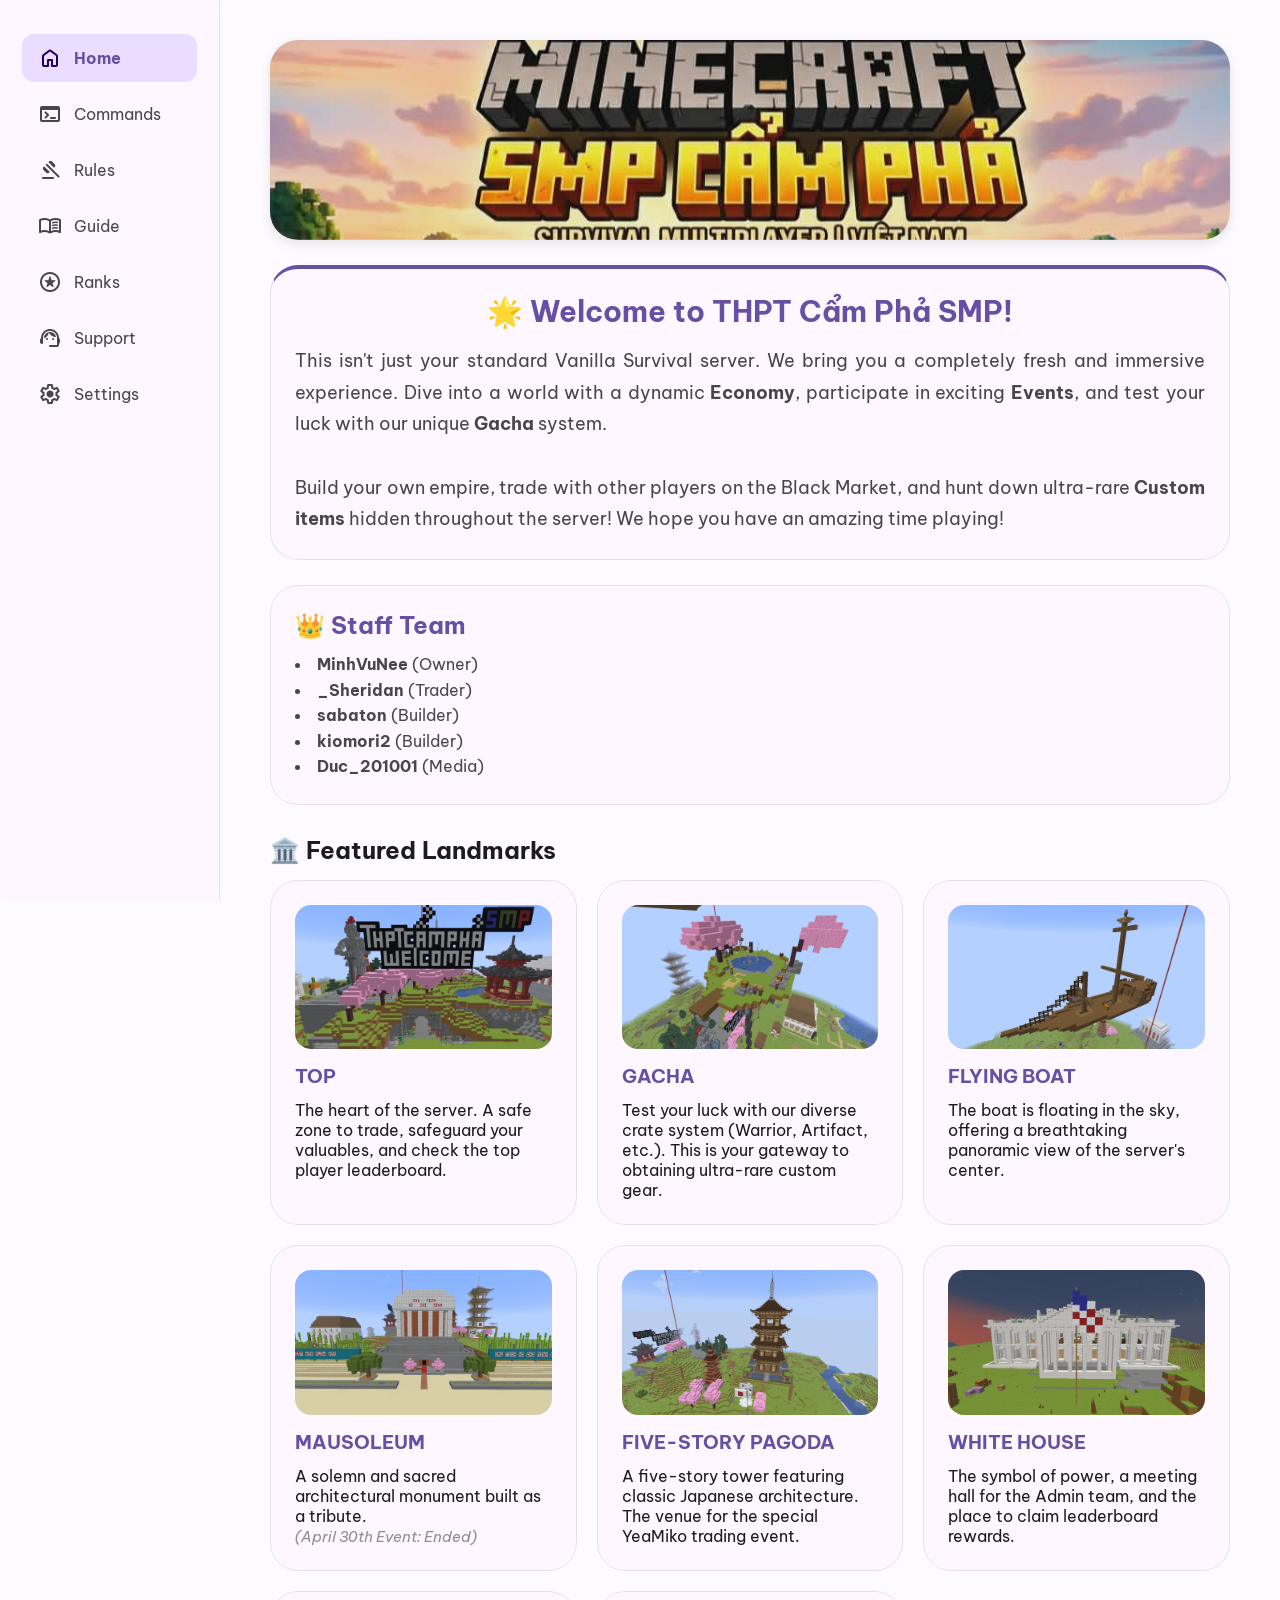
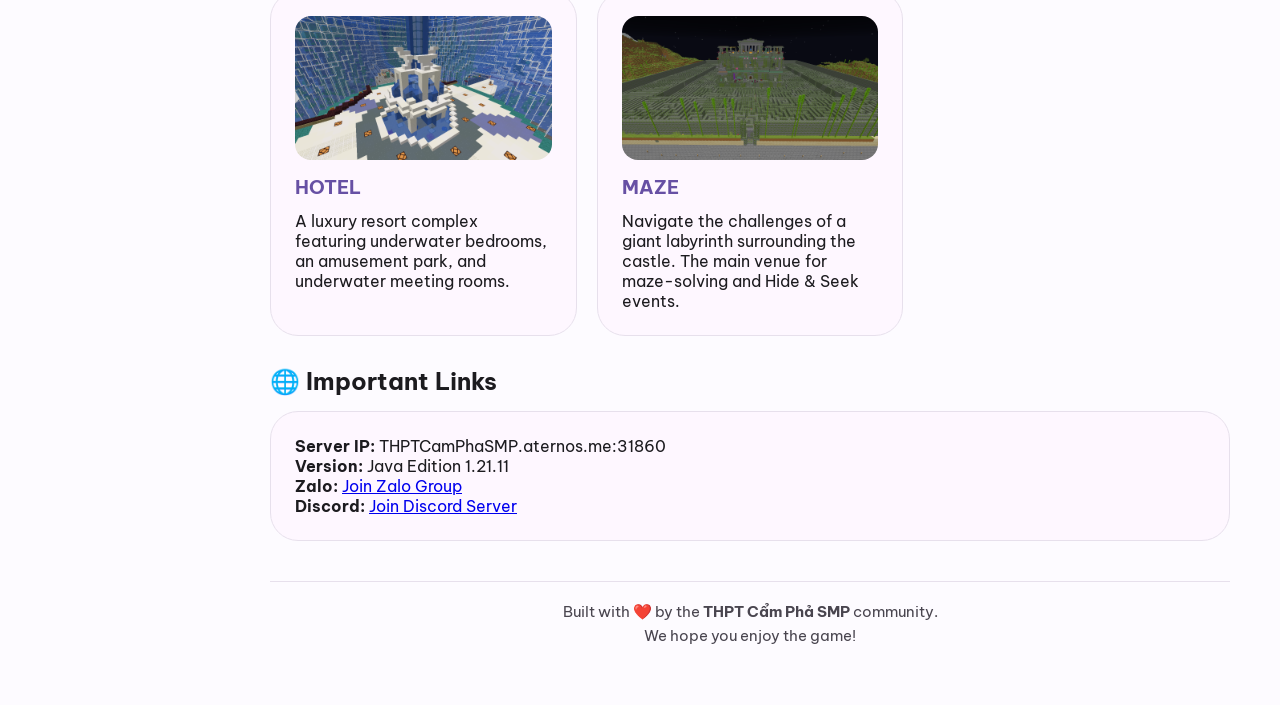
==== commit b3c965a8: "Add files via upload" ====
--- a/en.html
+++ b/en.html
@@ -37,8 +37,8 @@
             <div class="card" style="margin-bottom: 25px; text-align: center; border-top: 4px solid var(--primary-color);">
                 <h2 style="margin-bottom: 15px; font-size: 1.8rem;">🌟 Welcome to THPT Cẩm Phả SMP!</h2>
                 <p style="line-height: 1.8; font-size: 1.1rem; color: var(--text-secondary); text-align: justify;">
-                    This isn't just your standard Vanilla Survival server – we bring you a completely fresh and immersive experience. Dive into a world with a dynamic <strong>Economy</strong>, take part in exciting <strong>Events</strong>, and test your luck with our unique <strong>Gacha</strong> system. <br><br>
-                    Freely build your own empire, trade with other players on the Black Market, and hunt for ultra-rare <strong>Custom items</strong> hidden throughout the server! We hope you have an amazing time playing!
+                    This isn't just your standard Vanilla Survival server. We bring you a completely fresh and immersive experience. Dive into a world with a dynamic <strong>Economy</strong>, participate in exciting <strong>Events</strong>, and test your luck with our unique <strong>Gacha</strong> system. <br><br>
+                    Build your own empire, trade with other players on the Black Market, and hunt down ultra-rare <strong>Custom items</strong> hidden throughout the server! We hope you have an amazing time playing!
                 </p>
             </div>
             <div class="card-grid">
@@ -55,14 +55,14 @@
             </div>
             <h2 class="section-title">🏛️ Featured Landmarks</h2>
             <div class="card-grid">
-                <div class="card"><img src="Images/top.webp" class="zoomable" loading="lazy"><h3>TOP</h3><p>The heart of the server – a safe zone to store valuable items, trade, and view the leaderboard of top players.</p></div>
-                <div class="card"><img src="Images/gacha.webp" class="zoomable" loading="lazy"><h3>GACHA</h3><p>Test your luck with our diverse crate system (Warrior, Artifact, etc.). Your gateway to obtaining super rare custom gear.</p></div>
-                <div class="card"><img src="Images/thuyenbay.webp" class="zoomable" loading="lazy"><h3>FLYING BOAT</h3><p>A boat floating high in the sky, offering a breathtaking panoramic view of the entire server center.</p></div>
-                <div class="card"><img src="Images/langbac.webp" class="zoomable" loading="lazy"><h3>MAUSOLEUM</h3><p>A solemn and majestic architectural monument built as a tribute. <br><span class="dimmed-text">(April 30th Event – Ended)</span></p></div>
-                <div class="card"><img src="Images/ngutrungthap.webp" class="zoomable" loading="lazy"><h3>FIVE‑STORY PAGODA</h3><p>A five‑story tower with classic Japanese architecture. The venue for the special YeaMiko trading event.</p></div>
-                <div class="card"><img src="Images/nhatrang.webp" class="zoomable" loading="lazy"><h3>WHITE HOUSE</h3><p>A symbol of power – the meeting place for the Admin team and where top players claim their rewards.</p></div>
+                <div class="card"><img src="Images/top.webp" class="zoomable" loading="lazy"><h3>TOP</h3><p>The heart of the server. A safe zone to trade, safeguard your valuables, and check the top player leaderboard.</p></div>
+                <div class="card"><img src="Images/gacha.webp" class="zoomable" loading="lazy"><h3>GACHA</h3><p>Test your luck with our diverse crate system (Warrior, Artifact, etc.). This is your gateway to obtaining ultra-rare custom gear.</p></div>
+                <div class="card"><img src="Images/thuyenbay.webp" class="zoomable" loading="lazy"><h3>FLYING BOAT</h3><p>The boat is floating in the sky, offering a breathtaking panoramic view of the server's center.</p></div>
+                <div class="card"><img src="Images/langbac.webp" class="zoomable" loading="lazy"><h3>MAUSOLEUM</h3><p>A solemn and sacred architectural monument built as a tribute. <br><span class="dimmed-text">(April 30th Event: Ended)</span></p></div>
+                <div class="card"><img src="Images/ngutrungthap.webp" class="zoomable" loading="lazy"><h3>FIVE-STORY PAGODA</h3><p>A five-story tower featuring classic Japanese architecture. The venue for the special YeaMiko trading event.</p></div>
+                <div class="card"><img src="Images/nhatrang.webp" class="zoomable" loading="lazy"><h3>WHITE HOUSE</h3><p>The symbol of power, a meeting hall for the Admin team, and the place to claim leaderboard rewards.</p></div>
                 <div class="card"><img src="Images/khachsan.webp" class="zoomable" loading="lazy"><h3>HOTEL</h3><p>A luxury resort complex featuring underwater bedrooms, an amusement park, and underwater meeting rooms.</p></div>
-                <div class="card"><img src="Images/mecung.webp" class="zoomable" loading="lazy"><h3>MAZE</h3><p>Navigate the challenges of the giant labyrinth surrounding the castle. The main venue for maze‑solving and Hide & Seek events.</p></div>
+                <div class="card"><img src="Images/mecung.webp" class="zoomable" loading="lazy"><h3>MAZE</h3><p>Navigate the challenges of a giant labyrinth surrounding the castle. The main venue for maze-solving and Hide & Seek events.</p></div>
             </div>
             <h2 class="section-title">🌐 Important Links</h2>
             <div class="card-grid">
@@ -91,66 +91,66 @@
             <div class="card" style="margin-bottom: 20px;">
                 <h2 style="color: var(--primary-color); margin-bottom: 15px;">1. Teleportation & Travel</h2>
                 <ul class="command-list" style="list-style-type: none; margin-left: 0; padding-left: 0;">
-                    <li class="cmd-item" style="margin-bottom: 12px;"><strong>/rtp</strong> – Randomly teleport to the wilderness to start your survival journey and build a base.</li>
+                    <li class="cmd-item" style="margin-bottom: 12px;"><strong>/rtp</strong> - Randomly teleport to the wilderness to start your survival journey and build a base.</li>
                     <li class="cmd-item" style="margin-bottom: 12px;">
                         <details>
                             <summary style="cursor: pointer; font-weight: bold; color: var(--primary-color);">
-                                <span class="cmd-name">/warp &lt;location&gt;</span> – Fast travel to specific server locations.
+                                <span class="cmd-name">/warp &lt;location&gt;</span> - Fast travel to specific server locations.
                             </summary>
                             <div style="margin-top: 10px; padding-left: 20px; color: var(--text-secondary);">
                                 <p><strong>Available locations:</strong></p>
                                 <ul>
-                                    <li><strong>top</strong> – The server center and leaderboards.</li>
-                                    <li><strong>gacha</strong> – Test your luck with exciting Gacha crates.</li>
-                                    <li><strong>thuyenbay</strong> – The flying boat, a scenic viewpoint.</li>
-                                    <li><strong>whitehouse</strong> – The White House, where top players claim rewards.</li>
-                                    <li><strong>hotel</strong> – The underwater resort and entertainment complex.</li>
-                                    <li><strong>mecung</strong> – The giant castle maze.</li>
-                                    <li><strong>event</strong> – The limited‑time item trading event area.</li>
-                                    <li><strong>lab</strong> – The Laboratory.</li>
-                                    <li><strong>nether</strong> – The Nether roof.</li>
-                                    <li><strong>theend</strong> – The End dimension.</li>
+                                    <li><strong>top</strong>: The server center and leaderboards.</li>
+                                    <li><strong>gacha</strong>: Test your luck with exciting Gacha crates.</li>
+                                    <li><strong>thuyenbay</strong>: The flying boat, a scenic viewpoint.</li>
+                                    <li><strong>whitehouse</strong>: The White House, where top players claim rewards.</li>
+                                    <li><strong>hotel</strong>: The underwater resort and entertainment complex.</li>
+                                    <li><strong>mecung</strong>: The giant castle maze.</li>
+                                    <li><strong>event</strong>: The limited-time item trading event area.</li>
+                                    <li><strong>lab</strong>: The Laboratory.</li>
+                                    <li><strong>nether</strong>: The Nether roof.</li>
+                                    <li><strong>theend</strong>: The End dimension.</li>
                                 </ul>
                             </div>
                         </details>
                     </li>
-                    <li class="cmd-item" style="margin-bottom: 12px;"><strong>/sethome</strong> – Save your current location as your home.</li>
-                    <li class="cmd-item" style="margin-bottom: 12px;"><strong>/home</strong> – Instantly teleport back to your saved home.</li>
-                    <li class="cmd-item" style="margin-bottom: 12px;"><strong>/tpa &lt;player&gt;</strong> – Send a teleport request to another player.</li>
-                    <li class="cmd-item" style="margin-bottom: 12px;"><strong>/tpaccept</strong> – Accept an incoming teleport request.</li>
-                    <li class="cmd-item" style="margin-bottom: 12px;"><strong>/tpdeny</strong> – Decline an incoming teleport request.</li>
-                    <li class="cmd-item" style="margin-bottom: 12px;"><strong>/tpcancel</strong> – Cancel a teleport request you sent.</li>
+                    <li class="cmd-item" style="margin-bottom: 12px;"><strong>/sethome</strong> - Set your current location as your home.</li>
+                    <li class="cmd-item" style="margin-bottom: 12px;"><strong>/home</strong> - Teleport instantly back to your saved home location.</li>
+                    <li class="cmd-item" style="margin-bottom: 12px;"><strong>/tpa &lt;player name&gt;</strong> - Send a teleport request to another player.</li>
+                    <li class="cmd-item" style="margin-bottom: 12px;"><strong>/tpaccept</strong> - Accept an incoming teleport request.</li>
+                    <li class="cmd-item" style="margin-bottom: 12px;"><strong>/tpdeny</strong> - Decline an incoming teleport request.</li>
+                    <li class="cmd-item" style="margin-bottom: 12px;"><strong>/tpcancel</strong> - Cancel a teleport request you recently sent.</li>
                 </ul>
             </div>
 
             <div class="card" style="margin-bottom: 20px;">
                 <h2 style="color: var(--primary-color); margin-bottom: 15px;">2. Economy & Trading</h2>
                 <ul class="command-list" style="list-style-type: none; margin-left: 0; padding-left: 0;">
-                    <li class="cmd-item" style="margin-bottom: 12px;"><strong>/shop</strong> – Open the server shop to buy or sell basic items.</li>
-                    <li class="cmd-item" style="margin-bottom: 12px;"><strong>/quest</strong> – View and accept daily quests to earn money.</li>
-                    <li class="cmd-item" style="margin-bottom: 12px;"><strong>/pay &lt;amount&gt; &lt;player&gt;</strong> – Send in‑game money to another player.</li>
-                    <li class="cmd-item" style="margin-bottom: 12px;"><strong>/ah</strong> – Open the Black Market (Auction House) to see items listed by other players.</li>
-                    <li class="cmd-item" style="margin-bottom: 12px;"><strong>/ah sell &lt;price&gt;</strong> – List the item you are holding on the Black Market.</li>
+                    <li class="cmd-item" style="margin-bottom: 12px;"><strong>/shop</strong> - Open the server shop to buy or sell basic items.</li>
+                    <li class="cmd-item" style="margin-bottom: 12px;"><strong>/quest</strong> - View and accept daily tasks to earn money.</li>
+                    <li class="cmd-item" style="margin-bottom: 12px;"><strong>/pay &lt;amount&gt; &lt;player name&gt;</strong> - Send in-game money to another player.</li>
+                    <li class="cmd-item" style="margin-bottom: 12px;"><strong>/ah</strong> - Open the Black Market (Auction House) to view items sold by other players.</li>
+                    <li class="cmd-item" style="margin-bottom: 12px;"><strong>/ah sell &lt;price&gt;</strong> - List the item you are currently holding on the Black Market.</li>
                 </ul>
             </div>
 
             <div class="card" style="margin-bottom: 20px;">
                 <h2 style="color: var(--primary-color); margin-bottom: 15px;">3. Team Commands</h2>
                 <ul class="command-list" style="list-style-type: none; margin-left: 0; padding-left: 0;">
-                    <li class="cmd-item" style="margin-bottom: 12px;"><strong>/team create</strong> – Create a new Team.</li>
-                    <li class="cmd-item" style="margin-bottom: 12px;"><strong>/team deposit &lt;amount&gt;</strong> – Deposit money into the Team.</li>
-                    <li class="cmd-item" style="margin-bottom: 12px;"><strong>/team withdraw &lt;amount&gt;</strong> – Withdraw money from the Team (Team owner only).</li>
-                    <li class="cmd-item" style="margin-bottom: 12px;"><strong>/team chat</strong> – Chat privately within the Team.</li>
+                    <li class="cmd-item" style="margin-bottom: 12px;"><strong>/team create</strong> - Create a new Team.</li>
+                    <li class="cmd-item" style="margin-bottom: 12px;"><strong>/team deposit &lt;amount&gt;</strong> - Deposit money into the Team.</li>
+                    <li class="cmd-item" style="margin-bottom: 12px;"><strong>/team withdraw &lt;amount&gt;</strong> - Withdraw money from the Team (Only the Team owner can withdraw).</li>
+                    <li class="cmd-item" style="margin-bottom: 12px;"><strong>/team chat</strong> - Chat privately within the Team.</li>
                 </ul>
             </div>
 
             <div class="card" style="margin-bottom: 20px;">
                 <h2 style="color: var(--primary-color); margin-bottom: 15px;">4. System & Personal Info</h2>
                 <ul class="command-list" style="list-style-type: none; margin-left: 0; padding-left: 0;">
-                    <li class="cmd-item" style="margin-bottom: 12px;"><strong>/menu</strong> – Open the main server menu.</li>
-                    <li class="cmd-item" style="margin-bottom: 12px;"><strong>/rank</strong> – View your personal Rank information.</li>
-                    <li class="cmd-item" style="margin-bottom: 12px;"><strong>/capbac</strong> – View and equip available Titles.</li>
-                    <li class="cmd-item" style="margin-bottom: 12px;"><strong>/helpop &lt;message&gt;</strong> – Send a direct message to online Staff for help or to report an issue.</li>
+                    <li class="cmd-item" style="margin-bottom: 12px;"><strong>/menu</strong> - Open the main server menu.</li>
+                    <li class="cmd-item" style="margin-bottom: 12px;"><strong>/rank</strong> - View your personal Rank information.</li>
+                    <li class="cmd-item" style="margin-bottom: 12px;"><strong>/capbac</strong> - View and equip available Titles.</li>
+                    <li class="cmd-item" style="margin-bottom: 12px;"><strong>/helpop &lt;message&gt;</strong> - Send a direct message to online Staff for help or to report an issue.</li>
                 </ul>
             </div>
         </section>
@@ -178,7 +178,7 @@
             <div class="card" style="border-left: 5px solid #F44336; margin-bottom: 20px;">
                 <h2 style="color: #F44336;">❌ ARTICLE 2: STRICTLY PROHIBITED ACTIONS</h2>
                 <ul>
-                    <li>Hacking or cheating (e.g., X‑Ray, Fly, AutoClicker) is strictly prohibited.</li>
+                    <li>Hacking or cheating (e.g., X-Ray, Fly, AutoClicker) is strictly prohibited.</li>
                     <li>Griefing or stealing from other players' bases is strictly prohibited.</li>
                     <li>Bug abuse and item duplication (duping) are strictly prohibited.</li>
                     <li>Scamming, toxic behavior, and chat spamming are not allowed.</li>
@@ -188,10 +188,10 @@
             <div class="card" style="background-color: var(--primary-container);">
                 <h2>⚠️ ARTICLE 3: 5 PUNISHMENT TIERS</h2>
                 <ul>
-                    <li><strong>1. MINOR:</strong> Warning or Chat Mute (1h – 24h).</li>
-                    <li><strong>2. MINOR – MODERATE:</strong> Item confiscation, in‑game fines, or asset seizure.</li>
-                    <li><strong>3. MODERATE:</strong> Double damage compensation, Rank demotion, etc.</li>
-                    <li><strong>4. MODERATE – SEVERE:</strong> Jail time (1 to 7 days) and a complete asset freeze.</li>
+                    <li><strong>1. MINOR:</strong> Warning or Chat Mute (1h - 24h).</li>
+                    <li><strong>2. MINOR - MODERATE:</strong> Item confiscation, in-game fines, or asset seizure.</li>
+                    <li><strong>3. MODERATE:</strong> Double damage compensation, Rank Demotion, etc.</li>
+                    <li><strong>4. MODERATE - SEVERE:</strong> Jail time (1 to 7 days) and a complete asset freeze.</li>
                     <li><strong>5. SEVERE:</strong> Permanent Account Ban or IP Ban for severe hacking or griefing.</li>
                 </ul>
             </div>
@@ -212,22 +212,22 @@
                 <h2>🚀 Starter Roadmap</h2>
                 <ul style="list-style-type: none;">
                     <li style="margin-bottom: 12px;"><strong>Step 1: Join the game:</strong> Java Edition 1.21.11 ➔ Multiplayer ➔ Add Server ➔ IP: <code>THPTCamPhaSMP.aternos.me:31860</code></li>
-                    <li style="margin-bottom: 12px;"><strong>Step 2: Account:</strong> First time: <code>/dk &lt;password&gt; &lt;confirm&gt;</code>. Later: <code>/dn &lt;password&gt;</code></li>
-                    <li style="margin-bottom: 12px;"><strong>Step 3: Earn Money:</strong> Complete system quests with <code>/quest</code>, trade on the Black Market (<code>/ah</code>), or join Admin‑hosted events.</li>
-                    <li><strong>Step 4: Settle Down:</strong> Use <code>/rtp</code> to teleport to the wilderness and build your base, then save your location with <code>/sethome</code>.</li>
+                    <li style="margin-bottom: 12px;"><strong>Step 2: Account:</strong> First time: <code>/register &lt;password&gt; &lt;confirm password&gt;</code>. Next times: <code>/login &lt;password&gt;</code></li>
+                    <li style="margin-bottom: 12px;"><strong>Step 3: Earn Money:</strong> Complete system tasks via <code>/quest</code>, trade on the Black Market (<code>/ah</code>), or join Admin-hosted events.</li>
+                    <li><strong>Step 4: Settle Down:</strong> Use <code>/rtp</code> to teleport to the wilderness and build your base, then save your location using <code>/sethome</code>.</li>
                 </ul>
             </div>
             <h2 class="section-title">⚔️ Powerful Gear Trading Locations</h2>
             <div class="card-grid">
                 <div class="card"><img src="Images/muathena.webp" class="zoomable" loading="lazy"><h3 style="color: #FFD700;">1. Athena's Helmet</h3><p>At the highest point of the FLYING BOAT (251, 213, -271)</p></div>
-                <div class="card"><img src="Images/hecate.webp" class="zoomable" loading="lazy"><h3 style="color: #DA70D6;">2. Hecate's Chestplate</h3><p>On the 2nd floor of the WHITE HOUSE (239, 79, -369)</p></div>
-                <div class="card"><img src="Images/quanares.webp" class="zoomable" loading="lazy"><h3 style="color: #FF3333;">3. Ares' Leggings</h3><p>On the 2nd floor of the WHITE HOUSE, opposite the Hecate's Chestplate trade (236, 79, -369)</p></div>
+                <div class="card"><img src="Images/hecate.webp" class="zoomable" loading="lazy"><h3 style="color: #DA70D6;">2. Hecate's Chestplate</h3><p>On the 2nd Floor of the WHITE HOUSE (239, 79, -369)</p></div>
+                <div class="card"><img src="Images/quanares.webp" class="zoomable" loading="lazy"><h3 style="color: #FF3333;">3. Ares' Leggings</h3><p>On the 2nd Floor of the WHITE HOUSE, opposite the Hecate's Chestplate trade (236, 79, -369)</p></div>
                 <div class="card"><img src="Images/helios.webp" class="zoomable" loading="lazy"><h3 style="color: #FFD700;">4. Helios' Boots</h3><p>On the Sky Island (Gacha area), next to the cherry blossom tree beside the Warrior Crate (199, 171, -247)</p></div>
                 <div class="card"><img src="Images/aresv2.webp" class="zoomable" loading="lazy"><h3 style="color: #FF4500;">5. Ares' Sword V2</h3><p>At the TOP area (251, 72, -241)</p></div>
                 <div class="card"><img src="Images/riunguyetanh.webp" class="zoomable" loading="lazy"><h3 style="color: #800080;">6. Moonlight Axe</h3><p>At the TOP area, next to the Ares' Sword V2 trade (250, 72, -241)</p></div>
                 <div class="card"><img src="Images/cupgiga.webp" class="zoomable" loading="lazy"><h3 style="color: #FF7F50;">7. Prometheus' Pickaxe [5x5]</h3><p>At the Lab (408, 64, -131)</p></div>
-                <div class="card"><img src="Images/xengfirjd.webp" class="zoomable" loading="lazy"><h3 style="color: #32CD32;">8. Earth‑Shattering Spirit Shovel</h3><p>At the Lab, opposite the Prometheus' Pickaxe trade</p></div>
-                <div class="card"><img src="Images/cancau.webp" class="zoomable" loading="lazy"><h3 style="color: #1E90FF;">9. Moonlight Fishing Rod</h3><p>Opposite the TOP area (218, 72, -254)</p></div>
+                <div class="card"><img src="Images/xengfirjd.webp" class="zoomable" loading="lazy"><h3 style="color: #32CD32;">8. Earth-Shattering Spirit Shovel</h3><p>At the Lab, opposite the Prometheus' Pickaxe trade</p></div>
+                <div class="card"><img src="Images/cancau.webp" class="zoomable" loading="lazy"><h3 style="color: #0044CC; font-weight: 800;">9. Moonlight Fishing Rod</h3><p>Opposite the TOP area (218, 72, -254)</p></div>
             </div>
         </section>
 
@@ -242,8 +242,17 @@
                     </div>
                 </div>
             </div>
-
+            
             <div class="card-grid" style="gap: 30px;">
+                <div class="card rank-card">
+                    <h3 style="color: #FFB300;">VIP</h3><p class="price">2,000,000 $</p>
+                    <ul>
+                        <li><code>/craft</code>: Open a Crafting Table on the go.</li>
+                        <li><code>/hat</code>: Put the held item on your head.</li>
+                        <li><code>/feed</code>: Refill your hunger bar instantly.</li>
+                        <li><code>/pv &lt;1-3&gt;</code>: Open Player Vaults 1 to 3.</li>
+                    </ul>
+                </div>
                 <div class="card rank-card">
                     <h3 style="color: #FFB300;">VIP +</h3><p class="price">5,000,000 $</p>
                     <ul>
@@ -253,7 +262,7 @@
                     </ul>
                 </div>
                 <div class="card rank-card">
-                    <h3 style="color: #1E90FF;">MVP</h3><p class="price">10,000,000 $</p>
+                    <h3 style="color: #0044CC; font-weight: 800;">MVP</h3><p class="price">10,000,000 $</p>
                     <ul>
                         <li><code>/trash</code>: Open a portable trash can to dispose of unwanted items.</li>
                         <li><code>/heal</code>: Restore health & hunger instantly.</li>
@@ -262,7 +271,7 @@
                     </ul>
                 </div>
                 <div class="card rank-card">
-                    <h3 style="color: #1E90FF;">MVP +</h3><p class="price">15,000,000 $</p>
+                    <h3 style="color: #0044CC; font-weight: 800;">MVP +</h3><p class="price">15,000,000 $</p>
                     <ul>
                         <li><code>/fix</code>: Repair the currently held item.</li>
                         <li><code>/near</code>: Find nearby players.</li>
@@ -320,7 +329,7 @@
             </div>
             <div class="card">
                 <form id="supportForm">
-                    <div class="form-group"><label class="form-label">In‑game Name (IGN):</label><input type="text" id="playerName" class="form-input" placeholder="Your username..." required></div>
+                    <div class="form-group"><label class="form-label">In-game Name (IGN):</label><input type="text" id="playerName" class="form-input" placeholder="Your username..." required></div>
                     <div class="form-group"><label class="form-label">Request Type:</label><select id="requestType" class="form-input" required><option value="gopy">💡 Suggestion</option><option value="baoloi">🐞 Bug Report</option><option value="tocao">🚨 Player Report</option></select></div>
                     <div class="form-group"><label class="form-label" id="issueLabel">What would you like to suggest or report?</label><textarea id="issueField" rows="3" class="form-input" placeholder="Provide a summary of your request or issue..." required></textarea></div>
                     <div class="form-group"><label class="form-label">Evidence Link:</label><input type="url" id="evidenceLink" class="form-input" placeholder="Paste an image/video link from Drive, YouTube, or Discord..."></div>
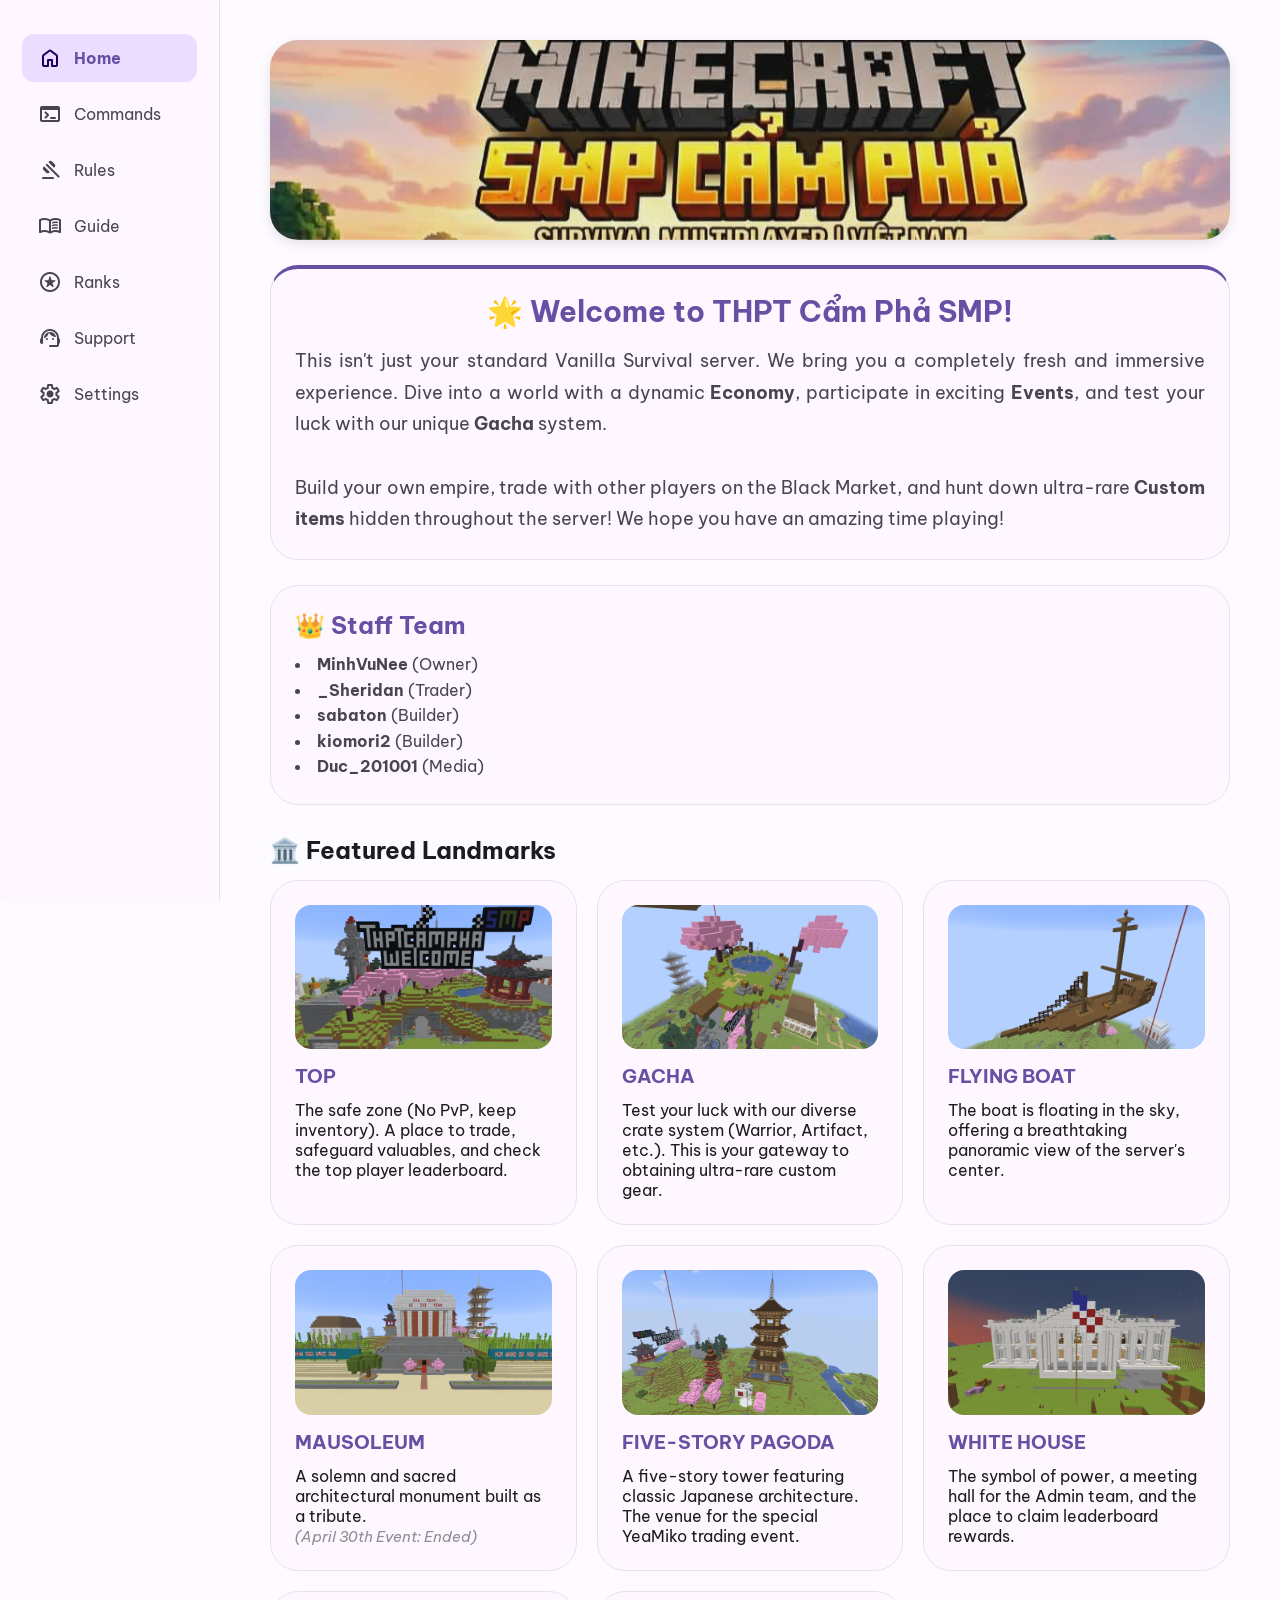
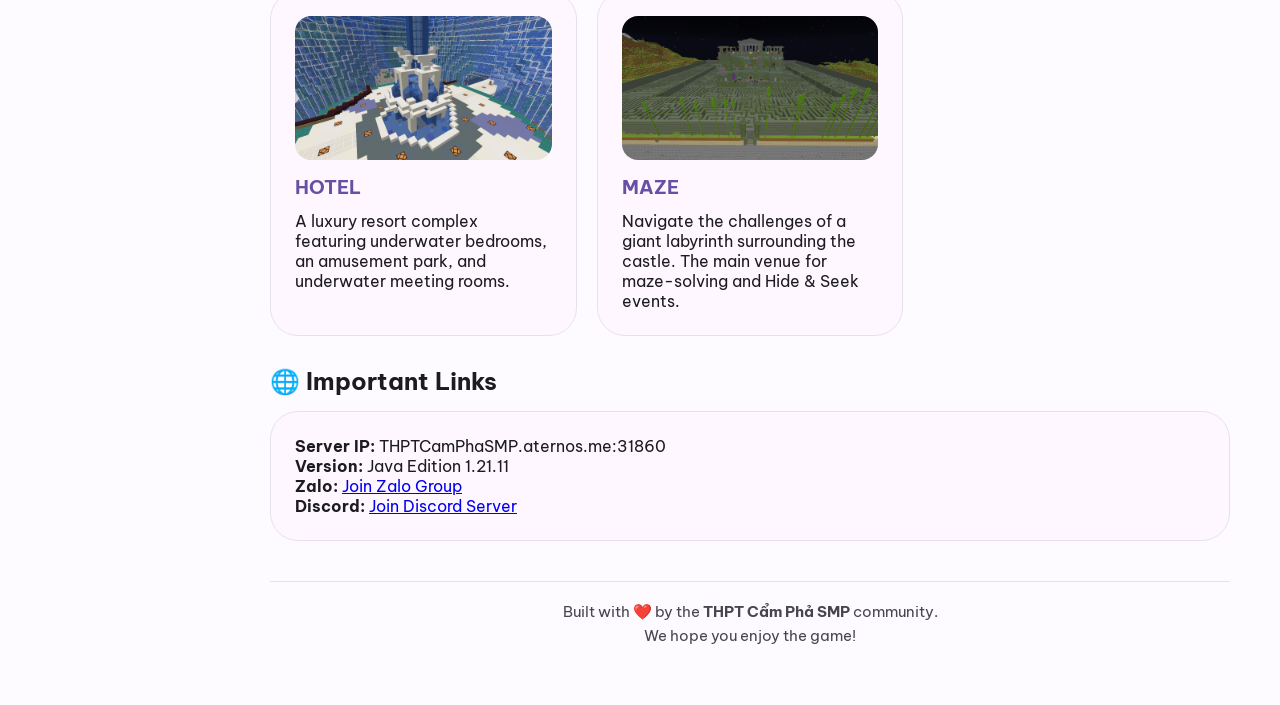
==== commit 3ac861c6: "Add files via upload" ====
--- a/en.html
+++ b/en.html
@@ -55,7 +55,7 @@
             </div>
             <h2 class="section-title">🏛️ Featured Landmarks</h2>
             <div class="card-grid">
-                <div class="card"><img src="Images/top.webp" class="zoomable" loading="lazy"><h3>TOP</h3><p>The heart of the server. A safe zone to trade, safeguard your valuables, and check the top player leaderboard.</p></div>
+                <div class="card"><img src="Images/top.webp" class="zoomable" loading="lazy"><h3>TOP</h3><p>The safe zone (No PvP, keep inventory). A place to trade, safeguard valuables, and check the top player leaderboard.</p></div>
                 <div class="card"><img src="Images/gacha.webp" class="zoomable" loading="lazy"><h3>GACHA</h3><p>Test your luck with our diverse crate system (Warrior, Artifact, etc.). This is your gateway to obtaining ultra-rare custom gear.</p></div>
                 <div class="card"><img src="Images/thuyenbay.webp" class="zoomable" loading="lazy"><h3>FLYING BOAT</h3><p>The boat is floating in the sky, offering a breathtaking panoramic view of the server's center.</p></div>
                 <div class="card"><img src="Images/langbac.webp" class="zoomable" loading="lazy"><h3>MAUSOLEUM</h3><p>A solemn and sacred architectural monument built as a tribute. <br><span class="dimmed-text">(April 30th Event: Ended)</span></p></div>
@@ -91,7 +91,9 @@
             <div class="card" style="margin-bottom: 20px;">
                 <h2 style="color: var(--primary-color); margin-bottom: 15px;">1. Teleportation & Travel</h2>
                 <ul class="command-list" style="list-style-type: none; margin-left: 0; padding-left: 0;">
-                    <li class="cmd-item" style="margin-bottom: 12px;"><strong>/rtp</strong> - Randomly teleport to the wilderness to start your survival journey and build a base.</li>
+                    <li class="cmd-item" style="margin-bottom: 12px;"><strong>/dichchuyen smp</strong> - Teleport to the dedicated survival world (⚠️ <strong>Warning:</strong> Your inventory will be cleared when entering).</li>
+                    <li class="cmd-item" style="margin-bottom: 12px;"><strong>/rtp</strong> - Randomly teleport to start your survival journey and build a base (Only use after entering <code>/dichchuyen smp</code>).</li>
+                    <li class="cmd-item" style="margin-bottom: 12px;"><strong>/dichchuyen world</strong> - Teleport to the safe zone (Old Top area: no inventory loss, no PvP) for sightseeing and trading.</li>
                     <li class="cmd-item" style="margin-bottom: 12px;">
                         <details>
                             <summary style="cursor: pointer; font-weight: bold; color: var(--primary-color);">
@@ -100,7 +102,6 @@
                             <div style="margin-top: 10px; padding-left: 20px; color: var(--text-secondary);">
                                 <p><strong>Available locations:</strong></p>
                                 <ul>
-                                    <li><strong>top</strong>: The server center and leaderboards.</li>
                                     <li><strong>gacha</strong>: Test your luck with exciting Gacha crates.</li>
                                     <li><strong>thuyenbay</strong>: The flying boat, a scenic viewpoint.</li>
                                     <li><strong>whitehouse</strong>: The White House, where top players claim rewards.</li>
@@ -179,7 +180,7 @@
                 <h2 style="color: #F44336;">❌ ARTICLE 2: STRICTLY PROHIBITED ACTIONS</h2>
                 <ul>
                     <li>Hacking or cheating (e.g., X-Ray, Fly, AutoClicker) is strictly prohibited.</li>
-                    <li>Griefing or stealing from other players' bases is strictly prohibited.</li>
+                    <li>Griefing public server structures is prohibited. <strong>However, player bases in the survival world CAN be raided or looted. Build your base carefully!</strong></li>
                     <li>Bug abuse and item duplication (duping) are strictly prohibited.</li>
                     <li>Scamming, toxic behavior, and chat spamming are not allowed.</li>
                     <li>Do not misuse the Support/Report feature to troll, insult, spam, or provide false information to the Staff.</li>
@@ -214,7 +215,7 @@
                     <li style="margin-bottom: 12px;"><strong>Step 1: Join the game:</strong> Java Edition 1.21.11 ➔ Multiplayer ➔ Add Server ➔ IP: <code>THPTCamPhaSMP.aternos.me:31860</code></li>
                     <li style="margin-bottom: 12px;"><strong>Step 2: Account:</strong> First time: <code>/register &lt;password&gt; &lt;confirm password&gt;</code>. Next times: <code>/login &lt;password&gt;</code></li>
                     <li style="margin-bottom: 12px;"><strong>Step 3: Earn Money:</strong> Complete system tasks via <code>/quest</code>, trade on the Black Market (<code>/ah</code>), or join Admin-hosted events.</li>
-                    <li><strong>Step 4: Settle Down:</strong> Use <code>/rtp</code> to teleport to the wilderness and build your base, then save your location using <code>/sethome</code>.</li>
+                    <li><strong>Step 4: Settle Down:</strong> Store your valuable items first, then use <code>/dichchuyen smp</code> to enter the survival world (your inventory is cleared!). Next, use <code>/rtp</code> to find a spot. <br>💡 <em>Tip: Build your base underground because base raiding is allowed!</em> Save your location with <code>/sethome</code>.</li>
                 </ul>
             </div>
             <h2 class="section-title">⚔️ Powerful Gear Trading Locations</h2>
@@ -223,11 +224,11 @@
                 <div class="card"><img src="Images/hecate.webp" class="zoomable" loading="lazy"><h3 style="color: #DA70D6;">2. Hecate's Chestplate</h3><p>On the 2nd Floor of the WHITE HOUSE (239, 79, -369)</p></div>
                 <div class="card"><img src="Images/quanares.webp" class="zoomable" loading="lazy"><h3 style="color: #FF3333;">3. Ares' Leggings</h3><p>On the 2nd Floor of the WHITE HOUSE, opposite the Hecate's Chestplate trade (236, 79, -369)</p></div>
                 <div class="card"><img src="Images/helios.webp" class="zoomable" loading="lazy"><h3 style="color: #FFD700;">4. Helios' Boots</h3><p>On the Sky Island (Gacha area), next to the cherry blossom tree beside the Warrior Crate (199, 171, -247)</p></div>
-                <div class="card"><img src="Images/aresv2.webp" class="zoomable" loading="lazy"><h3 style="color: #FF4500;">5. Ares' Sword V2</h3><p>At the TOP area (251, 72, -241)</p></div>
-                <div class="card"><img src="Images/riunguyetanh.webp" class="zoomable" loading="lazy"><h3 style="color: #800080;">6. Moonlight Axe</h3><p>At the TOP area, next to the Ares' Sword V2 trade (250, 72, -241)</p></div>
+                <div class="card"><img src="Images/aresv2.webp" class="zoomable" loading="lazy"><h3 style="color: #FF4500;">5. Ares' Sword V2</h3><p>At the TOP area (/dichchuyen world) (251, 72, -241)</p></div>
+                <div class="card"><img src="Images/riunguyetanh.webp" class="zoomable" loading="lazy"><h3 style="color: #800080;">6. Moonlight Axe</h3><p>At the TOP area (/dichchuyen world), next to the Ares' Sword V2 trade (250, 72, -241)</p></div>
                 <div class="card"><img src="Images/cupgiga.webp" class="zoomable" loading="lazy"><h3 style="color: #FF7F50;">7. Prometheus' Pickaxe [5x5]</h3><p>At the Lab (408, 64, -131)</p></div>
                 <div class="card"><img src="Images/xengfirjd.webp" class="zoomable" loading="lazy"><h3 style="color: #32CD32;">8. Earth-Shattering Spirit Shovel</h3><p>At the Lab, opposite the Prometheus' Pickaxe trade</p></div>
-                <div class="card"><img src="Images/cancau.webp" class="zoomable" loading="lazy"><h3 style="color: #0044CC; font-weight: 800;">9. Moonlight Fishing Rod</h3><p>Opposite the TOP area (218, 72, -254)</p></div>
+                <div class="card"><img src="Images/cancau.webp" class="zoomable" loading="lazy"><h3 style="color: #0044CC; font-weight: 800;">9. Moonlight Fishing Rod</h3><p>Opposite the TOP area (/dichchuyen world) (218, 72, -254)</p></div>
             </div>
         </section>
 
@@ -373,4 +374,4 @@
     <div id="imageModal" class="modal"><span class="close" id="closeModalBtn">&times;</span><img class="modal-content" id="img01"></div>
     <script src="script.js" defer></script>
 </body>
-</html>
+</html>
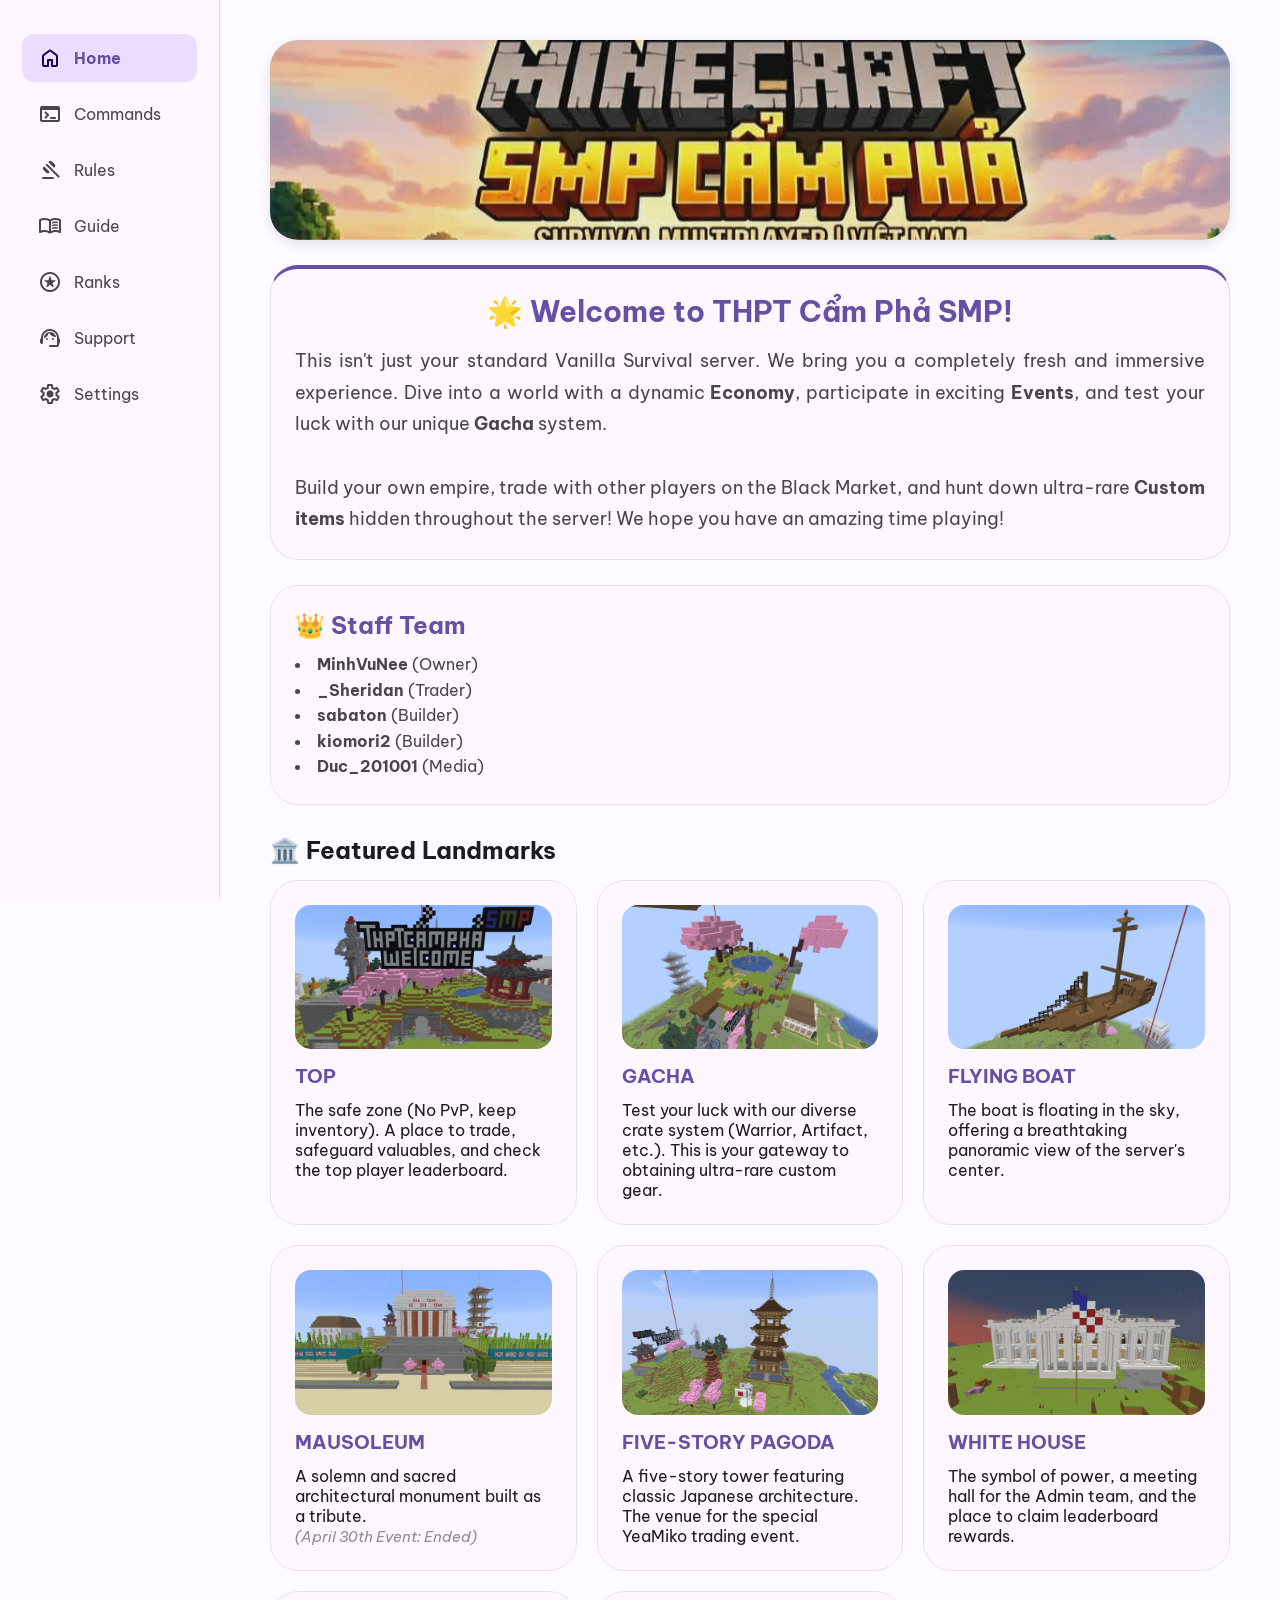
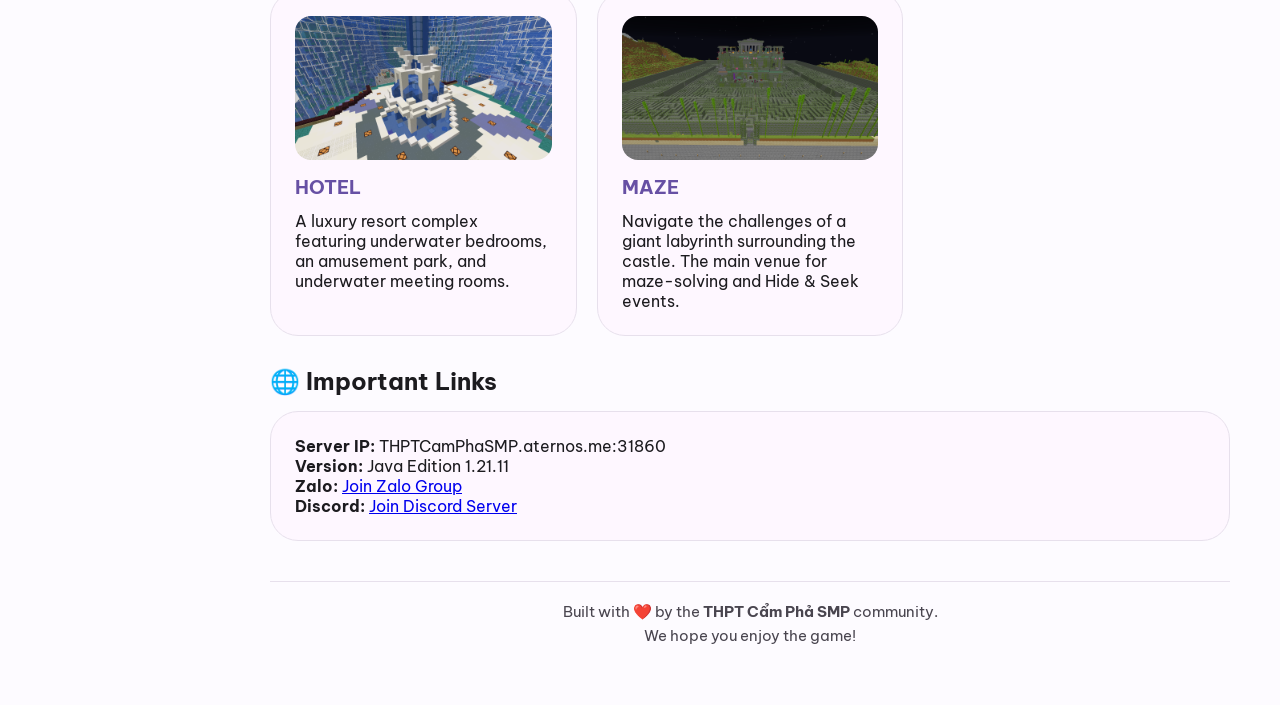
==== commit cf105113: "Update en.html" ====
--- a/en.html
+++ b/en.html
@@ -91,7 +91,7 @@
             <div class="card" style="margin-bottom: 20px;">
                 <h2 style="color: var(--primary-color); margin-bottom: 15px;">1. Teleportation & Travel</h2>
                 <ul class="command-list" style="list-style-type: none; margin-left: 0; padding-left: 0;">
-                    <li class="cmd-item" style="margin-bottom: 12px;"><strong>/dichchuyen smp</strong> - Teleport to the dedicated survival world (⚠️ <strong>Warning:</strong> Your inventory will be cleared when entering).</li>
+                    <li class="cmd-item" style="margin-bottom: 12px;"><strong>/dichchuyen smp</strong> - Shift through the survival world (⚠️ <strong>Warning:</strong> Your inventory will be cleared when entering).</li>
                     <li class="cmd-item" style="margin-bottom: 12px;"><strong>/rtp</strong> - Randomly teleport to start your survival journey and build a base (Only use after entering <code>/dichchuyen smp</code>).</li>
                     <li class="cmd-item" style="margin-bottom: 12px;"><strong>/dichchuyen world</strong> - Teleport to the safe zone (Old Top area: no inventory loss, no PvP) for sightseeing and trading.</li>
                     <li class="cmd-item" style="margin-bottom: 12px;">
@@ -374,4 +374,4 @@
     <div id="imageModal" class="modal"><span class="close" id="closeModalBtn">&times;</span><img class="modal-content" id="img01"></div>
     <script src="script.js" defer></script>
 </body>
-</html>+</html>
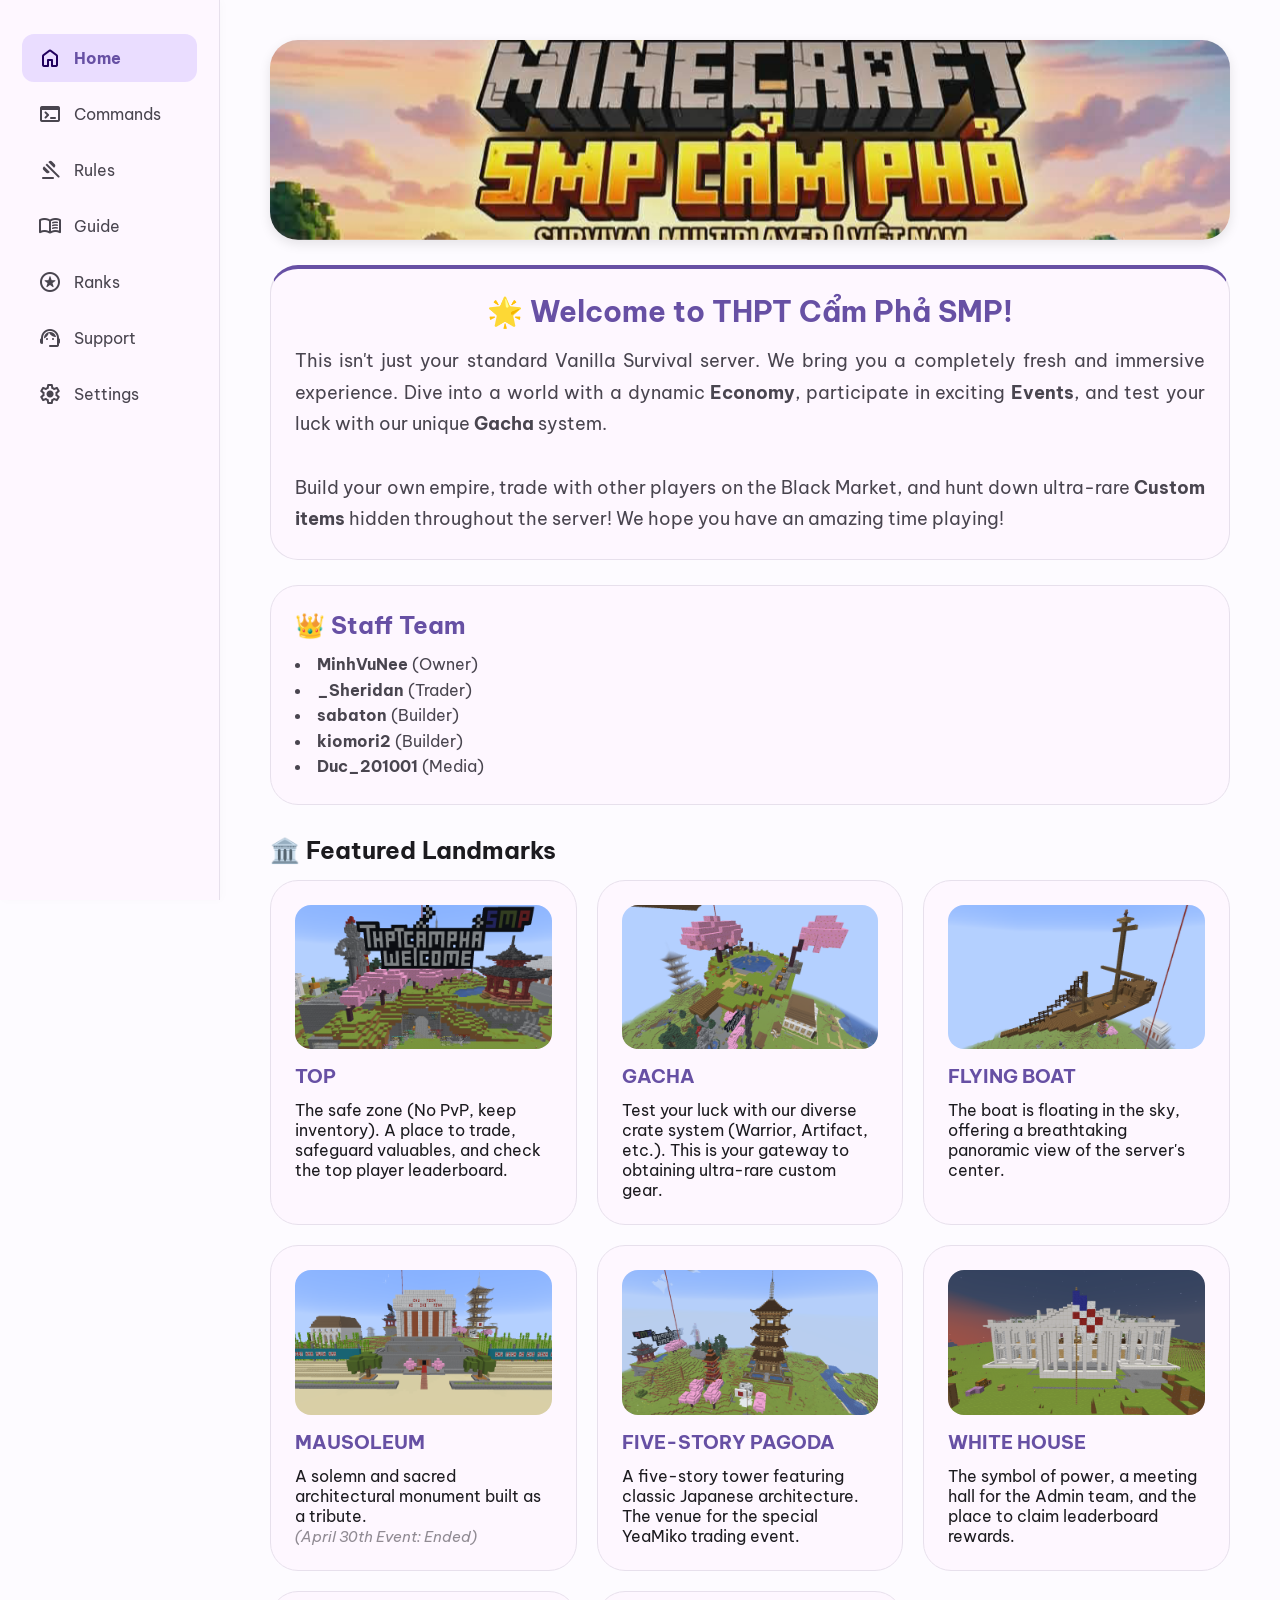
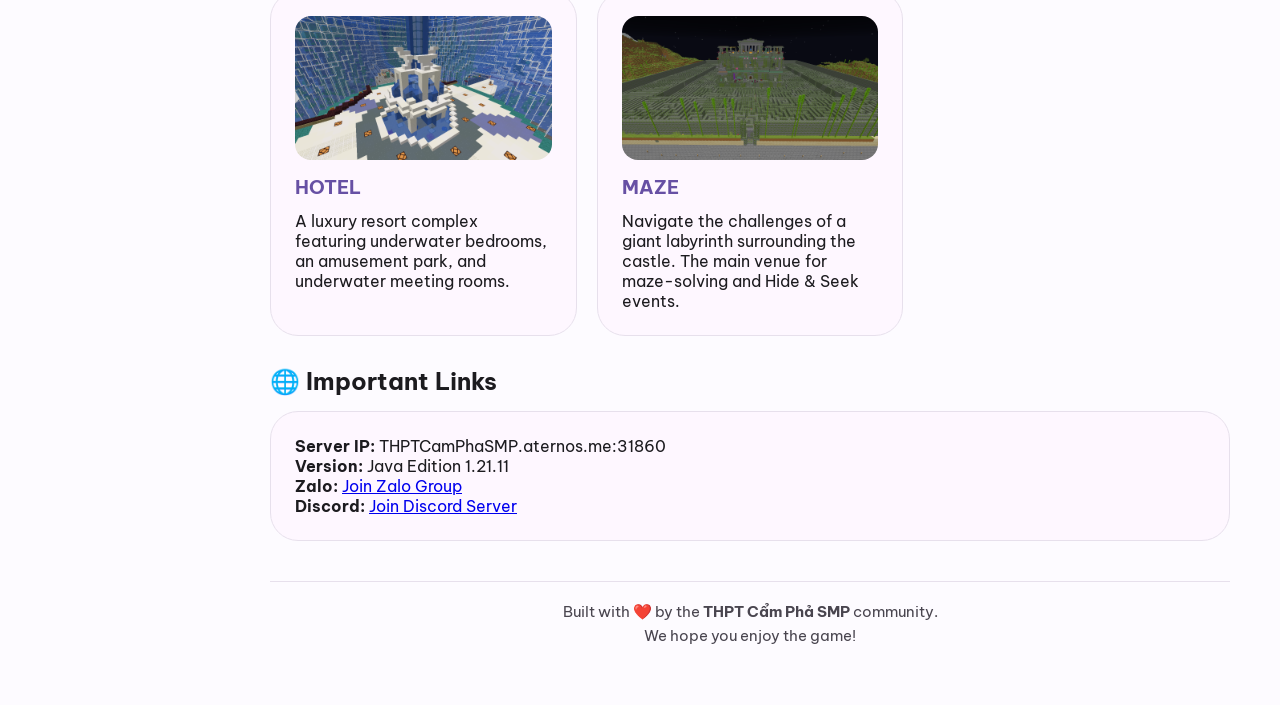
==== commit 4be34807: "Update en.html" ====
--- a/en.html
+++ b/en.html
@@ -280,7 +280,7 @@
                     </ul>
                 </div>
                 <div class="card rank-card">
-                    <h3 style="color: #FF3333;">KING</h3><p class="price">25,000,000 $</p>
+                    <h3 style="color: #FF3333;">KING</h3><p class="price">35,000,000 $</p>
                     <ul>
                         <li><code>/fly</code>: Enable/disable Fly mode.</li>
                         <li><code>/pv &lt;1-10&gt;</code>: Open Player Vaults 1 to 10.</li>
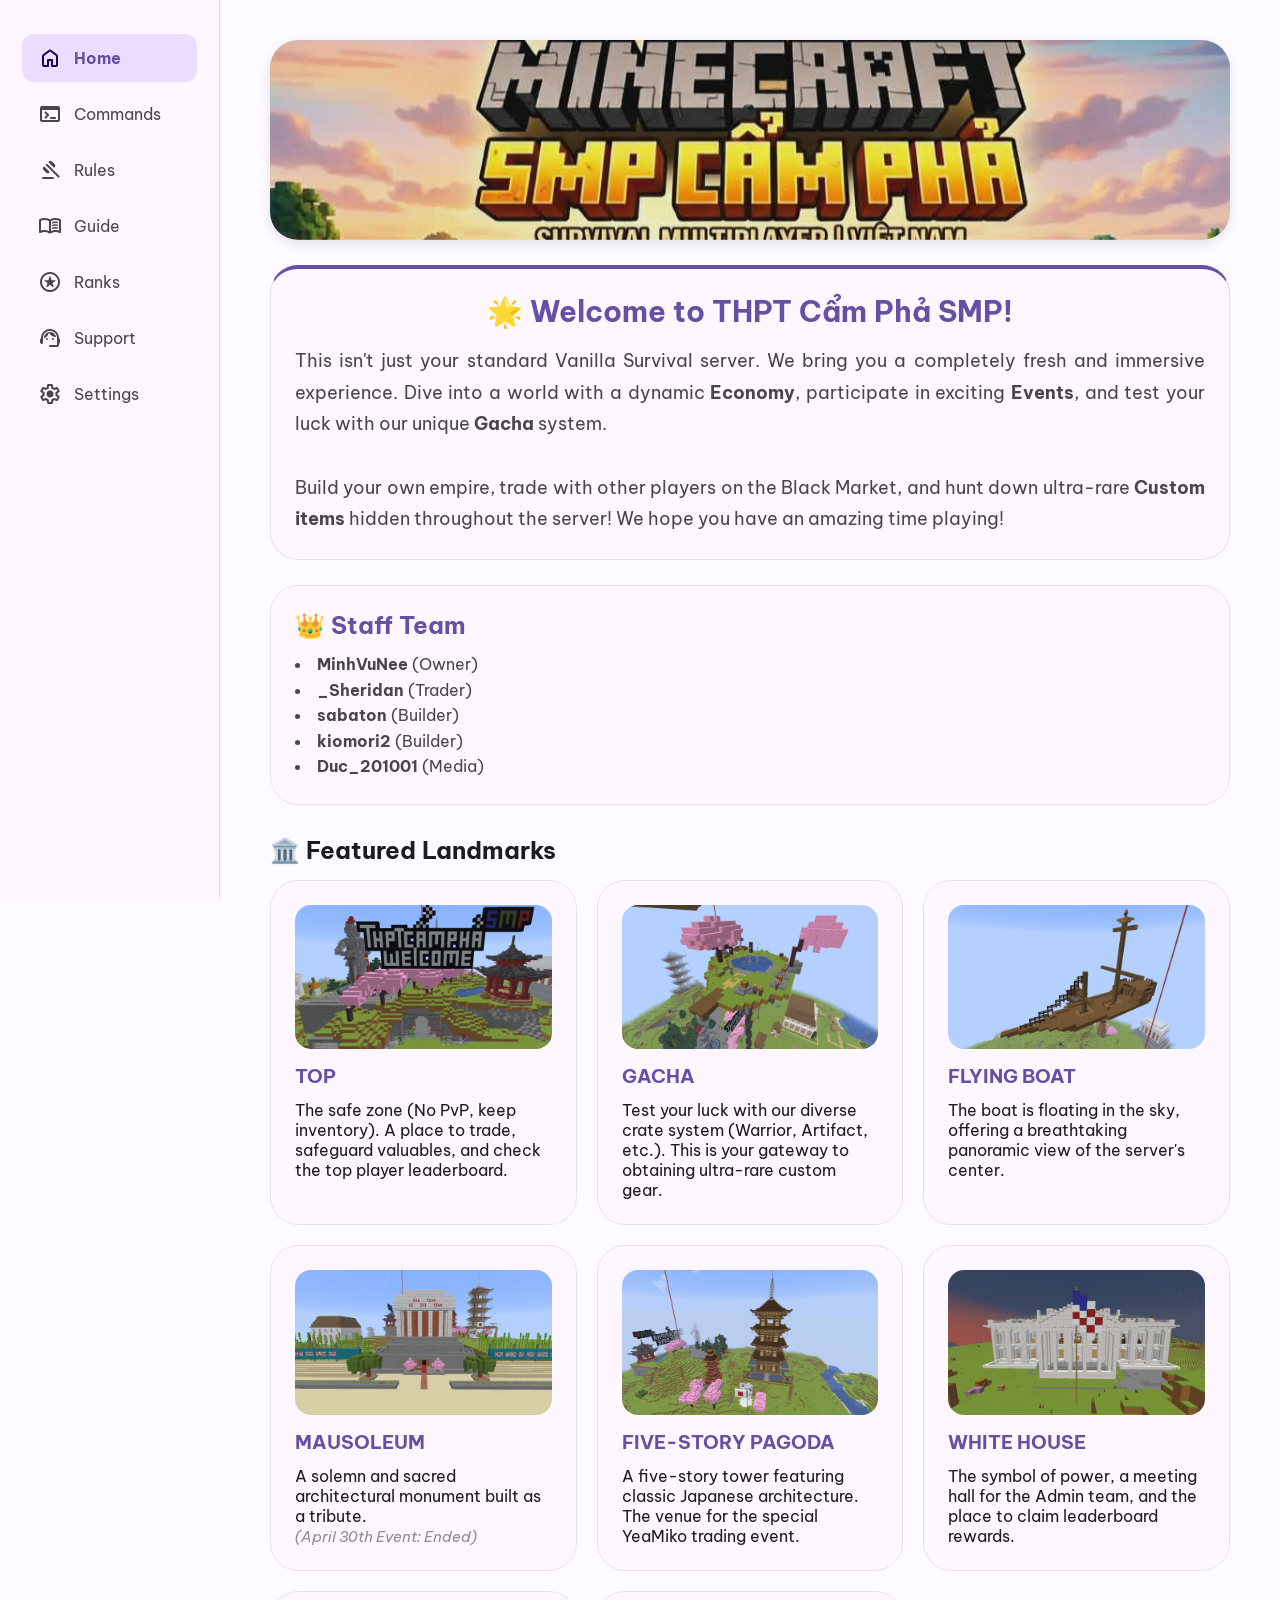
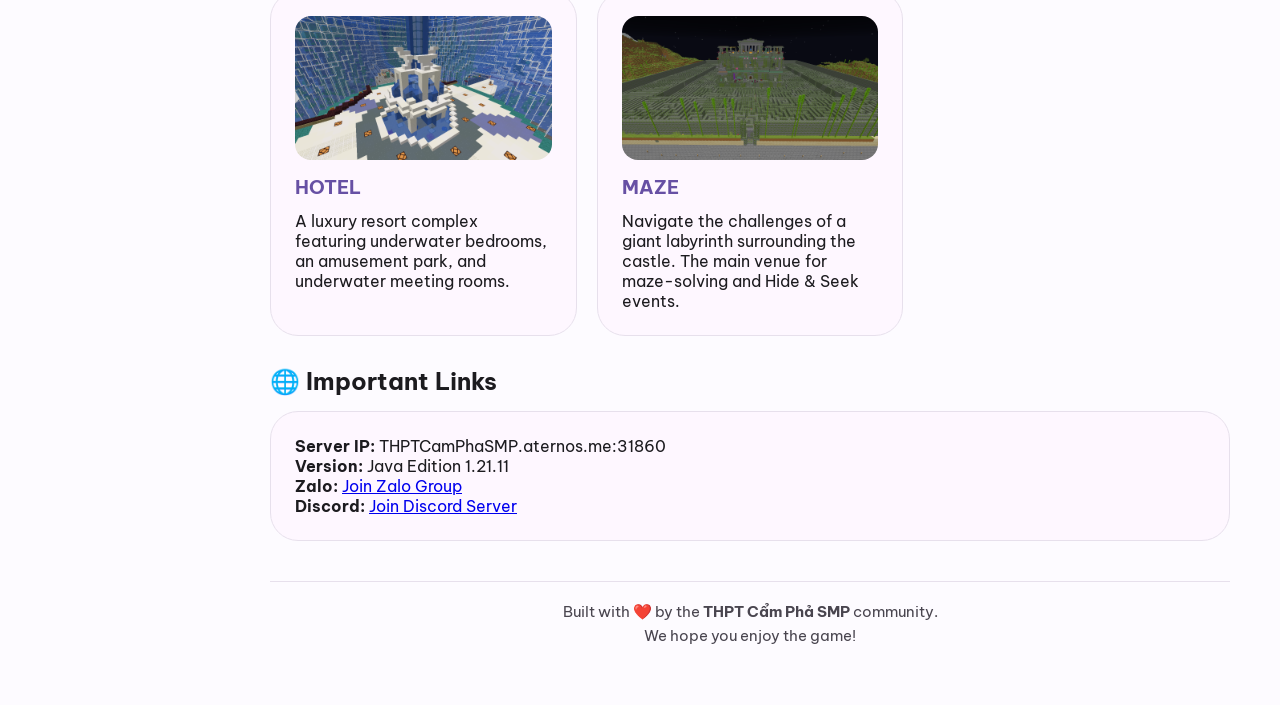
==== commit f625575c: "Update en.html" ====
--- a/en.html
+++ b/en.html
@@ -91,7 +91,7 @@
             <div class="card" style="margin-bottom: 20px;">
                 <h2 style="color: var(--primary-color); margin-bottom: 15px;">1. Teleportation & Travel</h2>
                 <ul class="command-list" style="list-style-type: none; margin-left: 0; padding-left: 0;">
-                    <li class="cmd-item" style="margin-bottom: 12px;"><strong>/dichchuyen smp</strong> - Shift through the survival world (⚠️ <strong>Warning:</strong> Your inventory will be cleared when entering).</li>
+                    <li class="cmd-item" style="margin-bottom: 12px;"><strong>/dichchuyen smp</strong> - Shift through the survival world (⚠️ <strong>Warning:</strong> Your inventory will be cleared when died!).</li>
                     <li class="cmd-item" style="margin-bottom: 12px;"><strong>/rtp</strong> - Randomly teleport to start your survival journey and build a base (Only use after entering <code>/dichchuyen smp</code>).</li>
                     <li class="cmd-item" style="margin-bottom: 12px;"><strong>/dichchuyen world</strong> - Teleport to the safe zone (Old Top area: no inventory loss, no PvP) for sightseeing and trading.</li>
                     <li class="cmd-item" style="margin-bottom: 12px;">
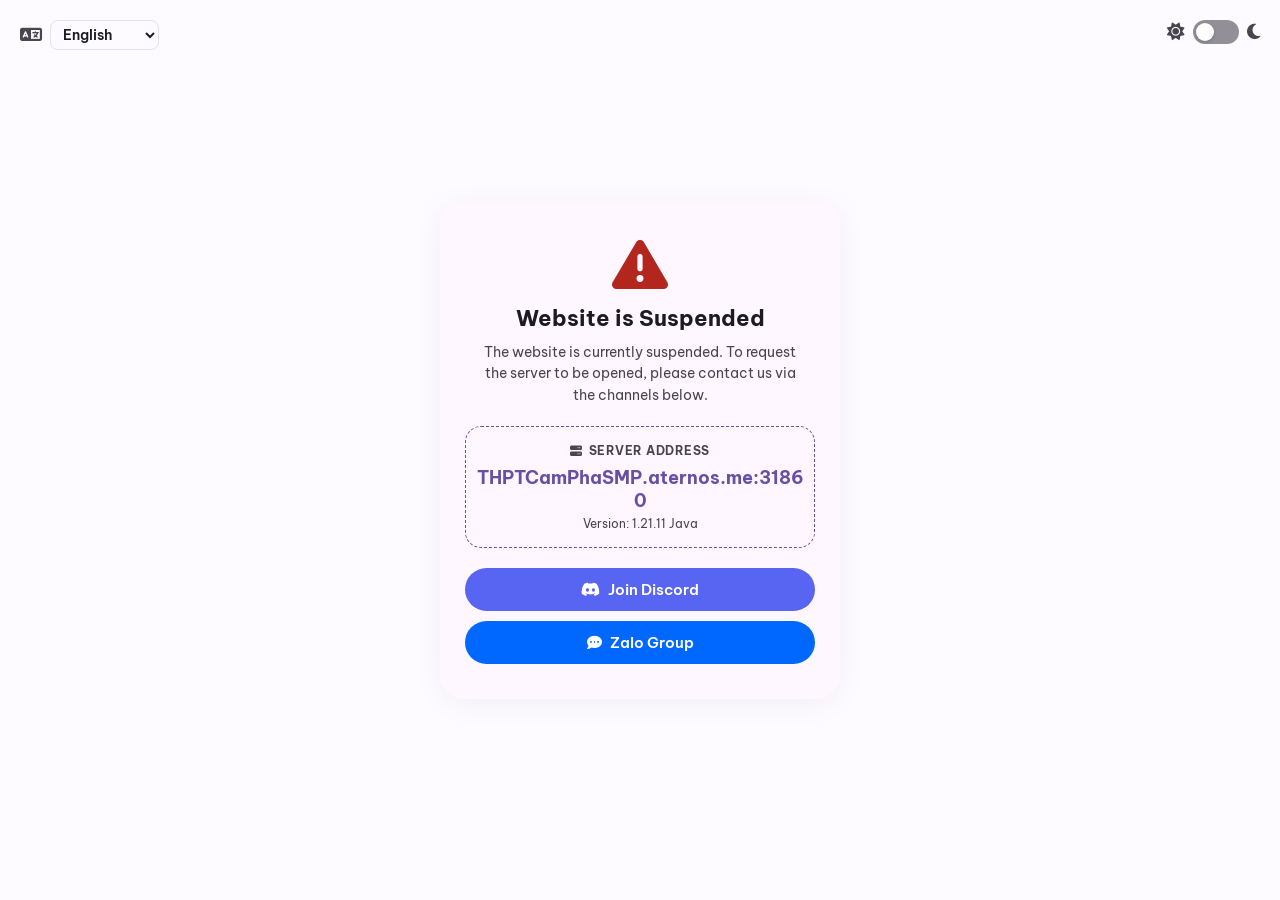
==== commit 22f84b3b: "Update en.html" ====
--- a/en.html
+++ b/en.html
@@ -1,377 +1,343 @@
 <!DOCTYPE html>
-<html lang="en" translate="no">
+<html lang="en">
 <head>
     <meta charset="UTF-8">
     <meta name="viewport" content="width=device-width, initial-scale=1.0, maximum-scale=1.0, user-scalable=no">
-    <meta name="google" content="notranslate">
-    <title>THPT Cẩm Phả SMP</title>
-    <link rel="stylesheet" href="style.css">
-    <link href="https://fonts.googleapis.com/css2?family=Material+Symbols+Rounded:opsz,wght,FILL,GRAD@24,400,1,0" rel="stylesheet" />
-    <link href="https://fonts.googleapis.com/css2?family=Be+Vietnam+Pro:wght@300;400;500;600;700&display=swap" rel="stylesheet">
+    <meta name="theme-color" content="#FDFBFF">
+    <title>THPTCamPhaSMP | Service Suspended</title>
+    
+    <link href="https://fonts.googleapis.com/css2?family=Be+Vietnam+Pro:wght@400;500;600;700&display=swap" rel="stylesheet">
+    <link rel="stylesheet" href="https://cdnjs.cloudflare.com/ajax/libs/font-awesome/6.4.0/css/all.min.css">
+    
+    <style>
+        :root {
+            --primary-color: #6750A4; --on-primary: #FFFFFF;
+            --primary-container: #EADDFF; --on-primary-container: #21005D;
+            --bg-color: #FDFBFF; --surface-color: #FEF7FF;
+            --surface-variant: #E7E0EC; --text-color: #1C1B1F;
+            --text-secondary: #49454F; --radius-small: 16px;
+            --radius-large: 24px; --transition-speed: 0.3s;
+            --danger-color: #B3261E; 
+            --discord: #5865F2;
+            --zalo: #0068FF;
+        }
+
+        [data-theme="dark"] {
+            --primary-color: #D0BCFF; --on-primary: #381E72;
+            --primary-container: #4F378B; --on-primary-container: #EADDFF;
+            --bg-color: #141218; --surface-color: #211F26;
+            --surface-variant: #49454F; --text-color: #E6E0E9;
+            --text-secondary: #CAC4D0;
+            --danger-color: #F2B8B5;
+        }
+
+        * {
+            margin: 0;
+            padding: 0;
+            box-sizing: border-box;
+            font-family: 'Be Vietnam Pro', sans-serif;
+            -webkit-tap-highlight-color: transparent;
+        }
+
+        body {
+            background-color: var(--bg-color);
+            color: var(--text-color);
+            transition: background-color var(--transition-speed), color var(--transition-speed);
+            display: flex;
+            flex-direction: column;
+            justify-content: center;
+            align-items: center;
+            min-height: 100dvh;
+            padding: 20px;
+        }
+
+        .theme-switch-wrapper {
+            position: absolute;
+            top: 20px;
+            right: 20px;
+            display: flex;
+            align-items: center;
+            gap: 8px;
+            color: var(--text-secondary);
+            font-size: 1.1rem;
+        }
+
+        .switch { position: relative; display: inline-block; width: 46px; height: 24px; flex-shrink: 0; }
+        .switch input { opacity: 0; width: 0; height: 0; }
+        .slider { position: absolute; cursor: pointer; top: 0; left: 0; right: 0; bottom: 0; background-color: #938F99; transition: .4s cubic-bezier(0.4, 0, 0.2, 1); }
+        .slider:before { position: absolute; content: ""; height: 18px; width: 18px; left: 3px; bottom: 3px; background-color: #fff; transition: .4s cubic-bezier(0.4, 0, 0.2, 1); box-shadow: 0 1px 3px rgba(0,0,0,0.2); }
+        input:checked + .slider { background-color: var(--primary-color); }
+        input:checked + .slider:before { transform: translateX(22px); background-color: var(--on-primary); }
+        .slider.round { border-radius: 34px; }
+        .slider.round:before { border-radius: 50%; }
+
+        .lang-switch-wrapper {
+            position: absolute;
+            top: 20px;
+            left: 20px;
+            display: flex;
+            align-items: center;
+            gap: 8px;
+            color: var(--text-secondary);
+            font-size: 1.1rem;
+        }
+
+        .lang-select {
+            background-color: transparent;
+            color: var(--text-color);
+            border: 1.5px solid var(--surface-variant);
+            padding: 4px 8px;
+            border-radius: 8px;
+            font-family: inherit;
+            font-weight: 600;
+            font-size: 0.9rem;
+            cursor: pointer;
+            outline: none;
+            transition: border-color var(--transition-speed);
+        }
+
+        .lang-select:focus {
+            border-color: var(--primary-color);
+        }
+
+        .lang-select option {
+            background-color: var(--bg-color);
+            color: var(--text-color);
+        }
+
+        .card {
+            background-color: var(--surface-color);
+            border-radius: var(--radius-large);
+            padding: 35px 25px;
+            width: 100%;
+            max-width: 400px;
+            text-align: center;
+            box-shadow: 0 4px 30px rgba(0,0,0,0.05);
+            transition: background-color var(--transition-speed);
+        }
+
+        [data-theme="dark"] .card {
+            box-shadow: 0 4px 30px rgba(0,0,0,0.3);
+            border: 1px solid var(--surface-variant);
+        }
+
+        .icon-warning {
+            font-size: 3.5rem;
+            color: var(--danger-color);
+            margin-bottom: 12px;
+        }
+
+        h1 {
+            font-size: 1.35rem;
+            font-weight: 700;
+            margin-bottom: 10px;
+            color: var(--text-color);
+        }
+
+        p.desc {
+            color: var(--text-secondary);
+            font-size: 0.9rem;
+            line-height: 1.5;
+            margin-bottom: 20px;
+            padding: 0 10px;
+        }
+
+        .server-info {
+            background-color: transparent;
+            border: 1.5px dashed var(--primary-color);
+            border-radius: var(--radius-small);
+            padding: 16px 10px;
+            margin-bottom: 20px;
+            cursor: pointer;
+            position: relative;
+            transition: background-color 0.2s;
+            width: 100%;
+        }
+
+        .server-info:hover {
+            background-color: var(--primary-container);
+        }
+        
+        .server-info:active {
+            transform: scale(0.98);
+        }
+
+        .server-info .label {
+            font-size: 0.75rem;
+            text-transform: uppercase;
+            letter-spacing: 0.5px;
+            color: var(--text-secondary);
+            margin-bottom: 8px;
+            font-weight: 700;
+            display: flex;
+            align-items: center;
+            justify-content: center;
+            gap: 6px;
+        }
+
+        .server-info .ip {
+            font-size: 1.15rem;
+            font-weight: 700;
+            color: var(--primary-color);
+            margin-bottom: 4px;
+            word-break: break-word; 
+            overflow-wrap: anywhere;
+        }
+
+        .server-info .version {
+            font-size: 0.75rem;
+            color: var(--text-secondary);
+        }
+        
+        .copy-tooltip {
+            position: absolute;
+            top: 50%;
+            left: 50%;
+            transform: translate(-50%, -50%);
+            background: var(--text-color);
+            color: var(--bg-color);
+            font-size: 0.9rem;
+            font-weight: 600;
+            padding: 8px 16px;
+            border-radius: 20px;
+            opacity: 0;
+            transition: opacity 0.2s ease;
+            pointer-events: none;
+            z-index: 10;
+        }
+
+        .btn-group {
+            display: flex;
+            flex-direction: column;
+            gap: 10px;
+        }
+
+        .btn {
+            display: flex;
+            align-items: center;
+            justify-content: center;
+            gap: 8px;
+            padding: 12px 20px;
+            border-radius: 100px;
+            text-decoration: none;
+            color: white;
+            font-weight: 600;
+            font-size: 0.95rem;
+            transition: opacity 0.2s, transform 0.1s;
+            border: none;
+        }
+
+        .btn:active { transform: scale(0.98); }
+        .btn-discord { background-color: var(--discord); }
+        .btn-zalo { background-color: var(--zalo); }
+
+        @media (max-width: 480px) {
+            .theme-switch-wrapper { top: 15px; right: 15px; }
+            .lang-switch-wrapper { top: 15px; left: 15px; }
+        }
+        @media (max-width: 360px) {
+            .server-info .ip { font-size: 1rem; }
+        }
+    </style>
 </head>
 <body>
-    <nav class="nav-bar">
-        <div class="nav-item active" data-tab="home"><span class="material-symbols-rounded">home</span><span>Home</span></div>
-        <div class="nav-item" data-tab="commands"><span class="material-symbols-rounded">terminal</span><span>Commands</span></div>
-        <div class="nav-item" data-tab="rules"><span class="material-symbols-rounded">gavel</span><span>Rules</span></div>
-        <div class="nav-item" data-tab="guide"><span class="material-symbols-rounded">menu_book</span><span>Guide</span></div>
-        <div class="nav-item" data-tab="ranks"><span class="material-symbols-rounded">stars</span><span>Ranks</span></div>
-        <div class="nav-item" data-tab="support"><span class="material-symbols-rounded">support_agent</span><span>Support</span></div>
-        <div class="nav-item" data-tab="settings"><span class="material-symbols-rounded">settings</span><span>Settings</span></div>
-    </nav>
-
-    <main class="content-area">
-        <section id="home" class="tab-content active">
-            <div class="header-placeholder"><img src="Images/banner.png" alt="Banner" loading="lazy"></div>
-
-            <div id="announcementBar" class="announcement-bar">
-                <div class="announcement-icon"><span class="material-symbols-rounded">notifications</span></div>
-                <div class="announcement-text-container" id="announcementTextContainer">
-                    <span class="announcement-text" id="announcementText">Loading announcements...</span>
-                </div>
-                <div class="announcement-close" id="closeAnnouncement" title="Close announcement">
-                    <span class="material-symbols-rounded">close</span>
-                </div>
-            </div>
-
-            <div class="card" style="margin-bottom: 25px; text-align: center; border-top: 4px solid var(--primary-color);">
-                <h2 style="margin-bottom: 15px; font-size: 1.8rem;">🌟 Welcome to THPT Cẩm Phả SMP!</h2>
-                <p style="line-height: 1.8; font-size: 1.1rem; color: var(--text-secondary); text-align: justify;">
-                    This isn't just your standard Vanilla Survival server. We bring you a completely fresh and immersive experience. Dive into a world with a dynamic <strong>Economy</strong>, participate in exciting <strong>Events</strong>, and test your luck with our unique <strong>Gacha</strong> system. <br><br>
-                    Build your own empire, trade with other players on the Black Market, and hunt down ultra-rare <strong>Custom items</strong> hidden throughout the server! We hope you have an amazing time playing!
-                </p>
-            </div>
-            <div class="card-grid">
-                <div class="card">
-                    <h2>👑 Staff Team</h2>
-                    <ul>
-                        <li><strong>MinhVuNee</strong> (Owner)</li>
-                        <li><strong>_Sheridan</strong> (Trader)</li>
-                        <li><strong>sabaton</strong> (Builder)</li>
-                        <li><strong>kiomori2</strong> (Builder)</li>
-                        <li><strong>Duc_201001</strong> (Media)</li>
-                    </ul>
-                </div>
-            </div>
-            <h2 class="section-title">🏛️ Featured Landmarks</h2>
-            <div class="card-grid">
-                <div class="card"><img src="Images/top.webp" class="zoomable" loading="lazy"><h3>TOP</h3><p>The safe zone (No PvP, keep inventory). A place to trade, safeguard valuables, and check the top player leaderboard.</p></div>
-                <div class="card"><img src="Images/gacha.webp" class="zoomable" loading="lazy"><h3>GACHA</h3><p>Test your luck with our diverse crate system (Warrior, Artifact, etc.). This is your gateway to obtaining ultra-rare custom gear.</p></div>
-                <div class="card"><img src="Images/thuyenbay.webp" class="zoomable" loading="lazy"><h3>FLYING BOAT</h3><p>The boat is floating in the sky, offering a breathtaking panoramic view of the server's center.</p></div>
-                <div class="card"><img src="Images/langbac.webp" class="zoomable" loading="lazy"><h3>MAUSOLEUM</h3><p>A solemn and sacred architectural monument built as a tribute. <br><span class="dimmed-text">(April 30th Event: Ended)</span></p></div>
-                <div class="card"><img src="Images/ngutrungthap.webp" class="zoomable" loading="lazy"><h3>FIVE-STORY PAGODA</h3><p>A five-story tower featuring classic Japanese architecture. The venue for the special YeaMiko trading event.</p></div>
-                <div class="card"><img src="Images/nhatrang.webp" class="zoomable" loading="lazy"><h3>WHITE HOUSE</h3><p>The symbol of power, a meeting hall for the Admin team, and the place to claim leaderboard rewards.</p></div>
-                <div class="card"><img src="Images/khachsan.webp" class="zoomable" loading="lazy"><h3>HOTEL</h3><p>A luxury resort complex featuring underwater bedrooms, an amusement park, and underwater meeting rooms.</p></div>
-                <div class="card"><img src="Images/mecung.webp" class="zoomable" loading="lazy"><h3>MAZE</h3><p>Navigate the challenges of a giant labyrinth surrounding the castle. The main venue for maze-solving and Hide & Seek events.</p></div>
-            </div>
-            <h2 class="section-title">🌐 Important Links</h2>
-            <div class="card-grid">
-                <div class="card">
-                    <p><strong>Server IP:</strong> THPTCamPhaSMP.aternos.me:31860</p>
-                    <p><strong>Version:</strong> Java Edition 1.21.11</p>
-                    <p><strong>Zalo:</strong> <a href="https://zalo.me/g/soxzlb641" target="_blank">Join Zalo Group</a></p>
-                    <p><strong>Discord:</strong> <a href="https://discord.gg/UUb3Qjphb" target="_blank">Join Discord Server</a></p>
-                </div>
-            </div>
-        </section>
-
-        <section id="commands" class="tab-content">
-            <div class="section-banner">
-                <div class="section-banner-content">
-                    <span class="section-banner-icon"></span>
-                    <div>
-                        <p class="section-banner-label">Command Center</p>
-                        <h1>Commands</h1>
-                        <p class="section-banner-desc">Quick access to teleportation, economy, system, and support shortcuts.</p>
-                    </div>
-                </div>
-            </div>
-            <div class="card" style="margin-bottom: 20px;"><input type="text" id="commandSearch" class="form-input" placeholder="🔍 Search commands... (e.g., warp, pay)"></div>
-
-            <div class="card" style="margin-bottom: 20px;">
-                <h2 style="color: var(--primary-color); margin-bottom: 15px;">1. Teleportation & Travel</h2>
-                <ul class="command-list" style="list-style-type: none; margin-left: 0; padding-left: 0;">
-                    <li class="cmd-item" style="margin-bottom: 12px;"><strong>/dichchuyen smp</strong> - Shift through the survival world (⚠️ <strong>Warning:</strong> Your inventory will be cleared when died!).</li>
-                    <li class="cmd-item" style="margin-bottom: 12px;"><strong>/rtp</strong> - Randomly teleport to start your survival journey and build a base (Only use after entering <code>/dichchuyen smp</code>).</li>
-                    <li class="cmd-item" style="margin-bottom: 12px;"><strong>/dichchuyen world</strong> - Teleport to the safe zone (Old Top area: no inventory loss, no PvP) for sightseeing and trading.</li>
-                    <li class="cmd-item" style="margin-bottom: 12px;">
-                        <details>
-                            <summary style="cursor: pointer; font-weight: bold; color: var(--primary-color);">
-                                <span class="cmd-name">/warp &lt;location&gt;</span> - Fast travel to specific server locations.
-                            </summary>
-                            <div style="margin-top: 10px; padding-left: 20px; color: var(--text-secondary);">
-                                <p><strong>Available locations:</strong></p>
-                                <ul>
-                                    <li><strong>gacha</strong>: Test your luck with exciting Gacha crates.</li>
-                                    <li><strong>thuyenbay</strong>: The flying boat, a scenic viewpoint.</li>
-                                    <li><strong>whitehouse</strong>: The White House, where top players claim rewards.</li>
-                                    <li><strong>hotel</strong>: The underwater resort and entertainment complex.</li>
-                                    <li><strong>mecung</strong>: The giant castle maze.</li>
-                                    <li><strong>event</strong>: The limited-time item trading event area.</li>
-                                    <li><strong>lab</strong>: The Laboratory.</li>
-                                    <li><strong>nether</strong>: The Nether roof.</li>
-                                    <li><strong>theend</strong>: The End dimension.</li>
-                                </ul>
-                            </div>
-                        </details>
-                    </li>
-                    <li class="cmd-item" style="margin-bottom: 12px;"><strong>/sethome</strong> - Set your current location as your home.</li>
-                    <li class="cmd-item" style="margin-bottom: 12px;"><strong>/home</strong> - Teleport instantly back to your saved home location.</li>
-                    <li class="cmd-item" style="margin-bottom: 12px;"><strong>/tpa &lt;player name&gt;</strong> - Send a teleport request to another player.</li>
-                    <li class="cmd-item" style="margin-bottom: 12px;"><strong>/tpaccept</strong> - Accept an incoming teleport request.</li>
-                    <li class="cmd-item" style="margin-bottom: 12px;"><strong>/tpdeny</strong> - Decline an incoming teleport request.</li>
-                    <li class="cmd-item" style="margin-bottom: 12px;"><strong>/tpcancel</strong> - Cancel a teleport request you recently sent.</li>
-                </ul>
-            </div>
-
-            <div class="card" style="margin-bottom: 20px;">
-                <h2 style="color: var(--primary-color); margin-bottom: 15px;">2. Economy & Trading</h2>
-                <ul class="command-list" style="list-style-type: none; margin-left: 0; padding-left: 0;">
-                    <li class="cmd-item" style="margin-bottom: 12px;"><strong>/shop</strong> - Open the server shop to buy or sell basic items.</li>
-                    <li class="cmd-item" style="margin-bottom: 12px;"><strong>/quest</strong> - View and accept daily tasks to earn money.</li>
-                    <li class="cmd-item" style="margin-bottom: 12px;"><strong>/pay &lt;amount&gt; &lt;player name&gt;</strong> - Send in-game money to another player.</li>
-                    <li class="cmd-item" style="margin-bottom: 12px;"><strong>/ah</strong> - Open the Black Market (Auction House) to view items sold by other players.</li>
-                    <li class="cmd-item" style="margin-bottom: 12px;"><strong>/ah sell &lt;price&gt;</strong> - List the item you are currently holding on the Black Market.</li>
-                </ul>
-            </div>
-
-            <div class="card" style="margin-bottom: 20px;">
-                <h2 style="color: var(--primary-color); margin-bottom: 15px;">3. Team Commands</h2>
-                <ul class="command-list" style="list-style-type: none; margin-left: 0; padding-left: 0;">
-                    <li class="cmd-item" style="margin-bottom: 12px;"><strong>/team create</strong> - Create a new Team.</li>
-                    <li class="cmd-item" style="margin-bottom: 12px;"><strong>/team deposit &lt;amount&gt;</strong> - Deposit money into the Team.</li>
-                    <li class="cmd-item" style="margin-bottom: 12px;"><strong>/team withdraw &lt;amount&gt;</strong> - Withdraw money from the Team (Only the Team owner can withdraw).</li>
-                    <li class="cmd-item" style="margin-bottom: 12px;"><strong>/team chat</strong> - Chat privately within the Team.</li>
-                </ul>
-            </div>
-
-            <div class="card" style="margin-bottom: 20px;">
-                <h2 style="color: var(--primary-color); margin-bottom: 15px;">4. System & Personal Info</h2>
-                <ul class="command-list" style="list-style-type: none; margin-left: 0; padding-left: 0;">
-                    <li class="cmd-item" style="margin-bottom: 12px;"><strong>/menu</strong> - Open the main server menu.</li>
-                    <li class="cmd-item" style="margin-bottom: 12px;"><strong>/rank</strong> - View your personal Rank information.</li>
-                    <li class="cmd-item" style="margin-bottom: 12px;"><strong>/capbac</strong> - View and equip available Titles.</li>
-                    <li class="cmd-item" style="margin-bottom: 12px;"><strong>/helpop &lt;message&gt;</strong> - Send a direct message to online Staff for help or to report an issue.</li>
-                </ul>
-            </div>
-        </section>
-
-        <section id="rules" class="tab-content">
-            <div class="section-banner">
-                <div class="section-banner-content">
-                    <span class="section-banner-icon"></span>
-                    <div>
-                        <p class="section-banner-label">Server Policy</p>
-                        <h1>Server Rules</h1>
-                        <p class="section-banner-desc">Guidelines to keep the server fair, safe, and friendly for everyone.</p>
-                    </div>
-                </div>
-            </div>
-            <div class="card" style="border-left: 5px solid #4CAF50; margin-bottom: 20px;">
-                <h2 style="color: #4CAF50;">✅ ARTICLE 1: COMMUNITY STANDARDS</h2>
-                <ul>
-                    <li>Respect each other and communicate politely.</li>
-                    <li>Preserve and protect the server's public structures.</li>
-                    <li>Trade fairly and transparently.</li>
-                    <li>Only use farms or chests with the owner's explicit permission.</li>
-                </ul>
-            </div>
-            <div class="card" style="border-left: 5px solid #F44336; margin-bottom: 20px;">
-                <h2 style="color: #F44336;">❌ ARTICLE 2: STRICTLY PROHIBITED ACTIONS</h2>
-                <ul>
-                    <li>Hacking or cheating (e.g., X-Ray, Fly, AutoClicker) is strictly prohibited.</li>
-                    <li>Griefing public server structures is prohibited. <strong>However, player bases in the survival world CAN be raided or looted. Build your base carefully!</strong></li>
-                    <li>Bug abuse and item duplication (duping) are strictly prohibited.</li>
-                    <li>Scamming, toxic behavior, and chat spamming are not allowed.</li>
-                    <li>Do not misuse the Support/Report feature to troll, insult, spam, or provide false information to the Staff.</li>
-                </ul>
-            </div>
-            <div class="card" style="background-color: var(--primary-container);">
-                <h2>⚠️ ARTICLE 3: 5 PUNISHMENT TIERS</h2>
-                <ul>
-                    <li><strong>1. MINOR:</strong> Warning or Chat Mute (1h - 24h).</li>
-                    <li><strong>2. MINOR - MODERATE:</strong> Item confiscation, in-game fines, or asset seizure.</li>
-                    <li><strong>3. MODERATE:</strong> Double damage compensation, Rank Demotion, etc.</li>
-                    <li><strong>4. MODERATE - SEVERE:</strong> Jail time (1 to 7 days) and a complete asset freeze.</li>
-                    <li><strong>5. SEVERE:</strong> Permanent Account Ban or IP Ban for severe hacking or griefing.</li>
-                </ul>
-            </div>
-        </section>
-
-        <section id="guide" class="tab-content">
-            <div class="section-banner">
-                <div class="section-banner-content">
-                    <span class="section-banner-icon"></span>
-                    <div>
-                        <p class="section-banner-label">Starter Tips</p>
-                        <h1>Beginner's Guide</h1>
-                        <p class="section-banner-desc">Essential tips and landmark locations to help new players get started.</p>
-                    </div>
-                </div>
-            </div>
-            <div class="card">
-                <h2>🚀 Starter Roadmap</h2>
-                <ul style="list-style-type: none;">
-                    <li style="margin-bottom: 12px;"><strong>Step 1: Join the game:</strong> Java Edition 1.21.11 ➔ Multiplayer ➔ Add Server ➔ IP: <code>THPTCamPhaSMP.aternos.me:31860</code></li>
-                    <li style="margin-bottom: 12px;"><strong>Step 2: Account:</strong> First time: <code>/register &lt;password&gt; &lt;confirm password&gt;</code>. Next times: <code>/login &lt;password&gt;</code></li>
-                    <li style="margin-bottom: 12px;"><strong>Step 3: Earn Money:</strong> Complete system tasks via <code>/quest</code>, trade on the Black Market (<code>/ah</code>), or join Admin-hosted events.</li>
-                    <li><strong>Step 4: Settle Down:</strong> Store your valuable items first, then use <code>/dichchuyen smp</code> to enter the survival world (your inventory is cleared!). Next, use <code>/rtp</code> to find a spot. <br>💡 <em>Tip: Build your base underground because base raiding is allowed!</em> Save your location with <code>/sethome</code>.</li>
-                </ul>
-            </div>
-            <h2 class="section-title">⚔️ Powerful Gear Trading Locations</h2>
-            <div class="card-grid">
-                <div class="card"><img src="Images/muathena.webp" class="zoomable" loading="lazy"><h3 style="color: #FFD700;">1. Athena's Helmet</h3><p>At the highest point of the FLYING BOAT (251, 213, -271)</p></div>
-                <div class="card"><img src="Images/hecate.webp" class="zoomable" loading="lazy"><h3 style="color: #DA70D6;">2. Hecate's Chestplate</h3><p>On the 2nd Floor of the WHITE HOUSE (239, 79, -369)</p></div>
-                <div class="card"><img src="Images/quanares.webp" class="zoomable" loading="lazy"><h3 style="color: #FF3333;">3. Ares' Leggings</h3><p>On the 2nd Floor of the WHITE HOUSE, opposite the Hecate's Chestplate trade (236, 79, -369)</p></div>
-                <div class="card"><img src="Images/helios.webp" class="zoomable" loading="lazy"><h3 style="color: #FFD700;">4. Helios' Boots</h3><p>On the Sky Island (Gacha area), next to the cherry blossom tree beside the Warrior Crate (199, 171, -247)</p></div>
-                <div class="card"><img src="Images/aresv2.webp" class="zoomable" loading="lazy"><h3 style="color: #FF4500;">5. Ares' Sword V2</h3><p>At the TOP area (/dichchuyen world) (251, 72, -241)</p></div>
-                <div class="card"><img src="Images/riunguyetanh.webp" class="zoomable" loading="lazy"><h3 style="color: #800080;">6. Moonlight Axe</h3><p>At the TOP area (/dichchuyen world), next to the Ares' Sword V2 trade (250, 72, -241)</p></div>
-                <div class="card"><img src="Images/cupgiga.webp" class="zoomable" loading="lazy"><h3 style="color: #FF7F50;">7. Prometheus' Pickaxe [5x5]</h3><p>At the Lab (408, 64, -131)</p></div>
-                <div class="card"><img src="Images/xengfirjd.webp" class="zoomable" loading="lazy"><h3 style="color: #32CD32;">8. Earth-Shattering Spirit Shovel</h3><p>At the Lab, opposite the Prometheus' Pickaxe trade</p></div>
-                <div class="card"><img src="Images/cancau.webp" class="zoomable" loading="lazy"><h3 style="color: #0044CC; font-weight: 800;">9. Moonlight Fishing Rod</h3><p>Opposite the TOP area (/dichchuyen world) (218, 72, -254)</p></div>
-            </div>
-        </section>
-
-        <section id="ranks" class="tab-content">
-            <div class="section-banner">
-                <div class="section-banner-content">
-                    <span class="section-banner-icon"></span>
-                    <div>
-                        <p class="section-banner-label">Rank Details</p>
-                        <h1>Ranks</h1>
-                        <p class="section-banner-desc">View the benefits of the existing ranks on the server.</p>
-                    </div>
-                </div>
-            </div>
+
+    <!-- Language Selector -->
+    <div class="lang-switch-wrapper">
+        <i class="fa-solid fa-language"></i>
+        <select id="langSelect" class="lang-select">
+            <option value="vi">Tiếng Việt</option>
+            <option value="en" selected>English</option>
+        </select>
+    </div>
+
+    <!-- Theme Toggle -->
+    <div class="theme-switch-wrapper">
+        <i class="fa-solid fa-sun"></i>
+        <label class="switch">
+            <input type="checkbox" id="themeToggle">
+            <span class="slider round"></span>
+        </label>
+        <i class="fa-solid fa-moon"></i>
+    </div>
+
+    <div class="card">
+        <i class="fa-solid fa-triangle-exclamation icon-warning"></i>
+        
+        <h1>Website is Suspended</h1>
+        <p class="desc">The website is currently suspended. To request the server to be opened, please contact us via the channels below.</p>
+        
+        <div class="server-info" onclick="copyIP()" title="Click to copy IP">
+            <span class="copy-tooltip" id="tooltip">IP Copied!</span>
+            <div class="label"><i class="fa-solid fa-server"></i> SERVER ADDRESS</div>
+            <div class="ip" id="server-ip">THPTCamPhaSMP.aternos.me:31860</div>
+            <div class="version">Version: 1.21.11 Java</div>
+        </div>
+
+        <div class="btn-group">
+            <a href="https://discord.gg/UUb3Qjphb" target="_blank" class="btn btn-discord">
+                <i class="fa-brands fa-discord"></i> Join Discord
+            </a>
             
-            <div class="card-grid" style="gap: 30px;">
-                <div class="card rank-card">
-                    <h3 style="color: #FFB300;">VIP</h3><p class="price">2,000,000 $</p>
-                    <ul>
-                        <li><code>/craft</code>: Open a Crafting Table on the go.</li>
-                        <li><code>/hat</code>: Put the held item on your head.</li>
-                        <li><code>/feed</code>: Refill your hunger bar instantly.</li>
-                        <li><code>/pv &lt;1-3&gt;</code>: Open Player Vaults 1 to 3.</li>
-                    </ul>
-                </div>
-                <div class="card rank-card">
-                    <h3 style="color: #FFB300;">VIP +</h3><p class="price">5,000,000 $</p>
-                    <ul>
-                        <li><code>/ec</code>: Open your Ender Chest on the go.</li>
-                        <li><code>/wb</code>: Quick Crafting Table access.</li>
-                        <li>Includes all VIP perks.</li>
-                    </ul>
-                </div>
-                <div class="card rank-card">
-                    <h3 style="color: #0044CC; font-weight: 800;">MVP</h3><p class="price">10,000,000 $</p>
-                    <ul>
-                        <li><code>/trash</code>: Open a portable trash can to dispose of unwanted items.</li>
-                        <li><code>/heal</code>: Restore health & hunger instantly.</li>
-                        <li><code>/pv &lt;1-7&gt;</code>: Open Player Vaults 1 to 7.</li>
-                        <li>Includes all VIP+ perks.</li>
-                    </ul>
-                </div>
-                <div class="card rank-card">
-                    <h3 style="color: #0044CC; font-weight: 800;">MVP +</h3><p class="price">15,000,000 $</p>
-                    <ul>
-                        <li><code>/fix</code>: Repair the currently held item.</li>
-                        <li><code>/near</code>: Find nearby players.</li>
-                        <li>Includes all MVP perks.</li>
-                    </ul>
-                </div>
-                <div class="card rank-card">
-                    <h3 style="color: #FF3333;">KING</h3><p class="price">35,000,000 $</p>
-                    <ul>
-                        <li><code>/fly</code>: Enable/disable Fly mode.</li>
-                        <li><code>/pv &lt;1-10&gt;</code>: Open Player Vaults 1 to 10.</li>
-                        <li>Includes all MVP+ perks.</li>
-                    </ul>
-                </div>
-                <div class="card rank-card">
-                    <h3 style="color: #FF3333;">KING +</h3><p class="price">50,000,000 $</p>
-                    <ul>
-                        <li><code>/top</code>: Teleport to the highest block above you.</li>
-                        <li><code>/anvil</code>: Open an Anvil on the go.</li>
-                        <li>Includes all KING perks.</li>
-                    </ul>
-                </div>
-                <div class="card rank-card">
-                    <h3 style="color: #DAA520;">IMMORTAL</h3><p class="price">250,000,000 $</p>
-                    <ul>
-                        <li><code>/blocks</code>: Automatically condense minerals into blocks.</li>
-                        <li><code>/vanish</code>: Become completely invisible (hide nametag).</li>
-                        <li><code>/pv &lt;1-20&gt;</code>: Open Player Vaults 1 to 20.</li>
-                        <li>Includes all KING+ perks.</li>
-                    </ul>
-                </div>
-                <div class="card rank-card" style="border: 2px solid var(--primary-color);">
-                    <h3 style="color: #A020F0;">LORD 👑</h3><p class="price">500,000,000 $</p>
-                    <ul>
-                        <li><code>/flyspeed</code>: Adjust your flying speed.</li>
-                        <li><code>/walkspeed</code>: Adjust your walking/running speed.</li>
-                        <li><code>/invsee</code>: View other players' inventories.</li>
-                        <li><code>/sethome &lt;10&gt;</code>: Set up to 10 home locations.</li>
-                        <li>Includes all IMMORTAL perks.</li>
-                    </ul>
-                </div>
-            </div>
-        </section>
-
-        <section id="support" class="tab-content">
-            <div class="section-banner">
-                <div class="section-banner-content">
-                    <span class="section-banner-icon"></span>
-                    <div>
-                        <p class="section-banner-label">Support Center</p>
-                        <h1>Support</h1>
-                        <p class="section-banner-desc">Send feedback, report issues, or request staff assistance.</p>
-                    </div>
-                </div>
-            </div>
-            <div class="card">
-                <form id="supportForm">
-                    <div class="form-group"><label class="form-label">In-game Name (IGN):</label><input type="text" id="playerName" class="form-input" placeholder="Your username..." required></div>
-                    <div class="form-group"><label class="form-label">Request Type:</label><select id="requestType" class="form-input" required><option value="gopy">💡 Suggestion</option><option value="baoloi">🐞 Bug Report</option><option value="tocao">🚨 Player Report</option></select></div>
-                    <div class="form-group"><label class="form-label" id="issueLabel">What would you like to suggest or report?</label><textarea id="issueField" rows="3" class="form-input" placeholder="Provide a summary of your request or issue..." required></textarea></div>
-                    <div class="form-group"><label class="form-label">Evidence Link:</label><input type="url" id="evidenceLink" class="form-input" placeholder="Paste an image/video link from Drive, YouTube, or Discord..."></div>
-                    <div class="form-group"><label class="form-label">Detailed Description:</label><textarea id="playerContent" rows="4" class="form-input" required></textarea></div>
-                    <div class="form-group checkbox-group"><label class="switch"><input type="checkbox" id="isAnonymous"><span class="slider round"></span></label><span><strong>Anonymous:</strong> Hide your identity when this is posted to Discord.</span></div>
-                    <div class="form-group checkbox-group"><label class="switch"><input type="checkbox" id="hideEvidence"><span class="slider round"></span></label><span><strong>Hide Evidence:</strong> Keep evidence (images/clips) hidden from the public Discord channel.</span></div>
-                    <button type="submit" id="submitBtn" class="btn-primary" style="width: 100%;">Submit Request</button>
-                </form>
-            </div>
-        </section>
-
-        <section id="settings" class="tab-content">
-            <div class="section-banner">
-                <div class="section-banner-content">
-                    <span class="section-banner-icon"></span>
-                    <div>
-                        <p class="section-banner-label">Interface Customization</p>
-                        <h1>Settings</h1>
-                        <p class="section-banner-desc">Customize your theme, animations, and interface preferences.</p>
-                    </div>
-                </div>
-            </div>
-            <div class="card">
-                <div class="setting-item"><span>Dark Mode 🌙</span><label class="switch"><input type="checkbox" id="themeToggle"><span class="slider round"></span></label></div>
-                <div class="setting-item" style="margin-top: 20px;"><span>Animations ✨</span><label class="switch"><input type="checkbox" id="animToggle" checked><span class="slider round"></span></label></div>
-                <div class="setting-item" style="margin-top: 20px; padding-top: 20px; border-top: 1px solid var(--surface-variant);">
-                    <span>Language / Ngôn ngữ 🌐</span>
-                    <select id="langSelect" class="form-input" style="width: 150px; padding: 8px;">
-                        <option value="en">English</option>
-                        <option value="vi">Tiếng Việt</option>
-                    </select>
-                </div>
-            </div>
-        </section>
-
-        <footer>
-            <p>Built with ❤️ by the <strong>THPT Cẩm Phả SMP</strong> community.</p>
-            <p style="margin-top: 5px;">We hope you enjoy the game!</p>
-        </footer>
-    </main>
-    <div id="imageModal" class="modal"><span class="close" id="closeModalBtn">&times;</span><img class="modal-content" id="img01"></div>
-    <script src="script.js" defer></script>
+            <a href="https://zalo.me/g/soxzlb641" target="_blank" class="btn btn-zalo">
+                <i class="fa-solid fa-comment-dots"></i> Zalo Group
+            </a>
+        </div>
+    </div>
+
+    <script>
+        // Handle Language Switching
+        const isEnglish = window.location.href.includes('en.html');
+        const langSelect = document.getElementById("langSelect");
+        if (langSelect) {
+            langSelect.value = isEnglish ? "en" : "vi";
+            langSelect.addEventListener("change", function() {
+                if (this.value === "en") window.location.href = "en.html";
+                else window.location.href = "index.html";
+            });
+        }
+
+        // Handle Dark/Light Theme
+        const themeToggle = document.getElementById('themeToggle');
+        if (themeToggle) {
+            const savedTheme = localStorage.getItem("theme") || (window.matchMedia("(prefers-color-scheme: dark)").matches ? "dark" : "light");
+            
+            if (savedTheme === "dark") { 
+                document.body.setAttribute("data-theme", "dark"); 
+                themeToggle.checked = true; 
+            }
+            
+            themeToggle.addEventListener("change", function() {
+                if (this.checked) { 
+                    document.body.setAttribute("data-theme", "dark"); 
+                    localStorage.setItem("theme", "dark"); 
+                    document.querySelector('meta[name="theme-color"]').setAttribute("content", "#141218");
+                } else { 
+                    document.body.removeAttribute("data-theme"); 
+                    localStorage.setItem("theme", "light"); 
+                    document.querySelector('meta[name="theme-color"]').setAttribute("content", "#FDFBFF");
+                }
+            });
+        }
+
+        // Handle Copy IP
+        function copyIP() {
+            const ip = document.getElementById('server-ip').innerText;
+            navigator.clipboard.writeText(ip).then(() => {
+                const tooltip = document.getElementById('tooltip');
+                const contents = document.querySelectorAll('.server-info .label, .server-info .ip, .server-info .version');
+                
+                tooltip.style.opacity = '1';
+                contents.forEach(el => el.style.opacity = '0');
+                
+                setTimeout(() => {
+                    tooltip.style.opacity = '0';
+                    contents.forEach(el => el.style.opacity = '1');
+                }, 1500);
+            }).catch(err => {
+                alert('Please copy manually: ' + ip);
+            });
+        }
+    </script>
 </body>
 </html>
